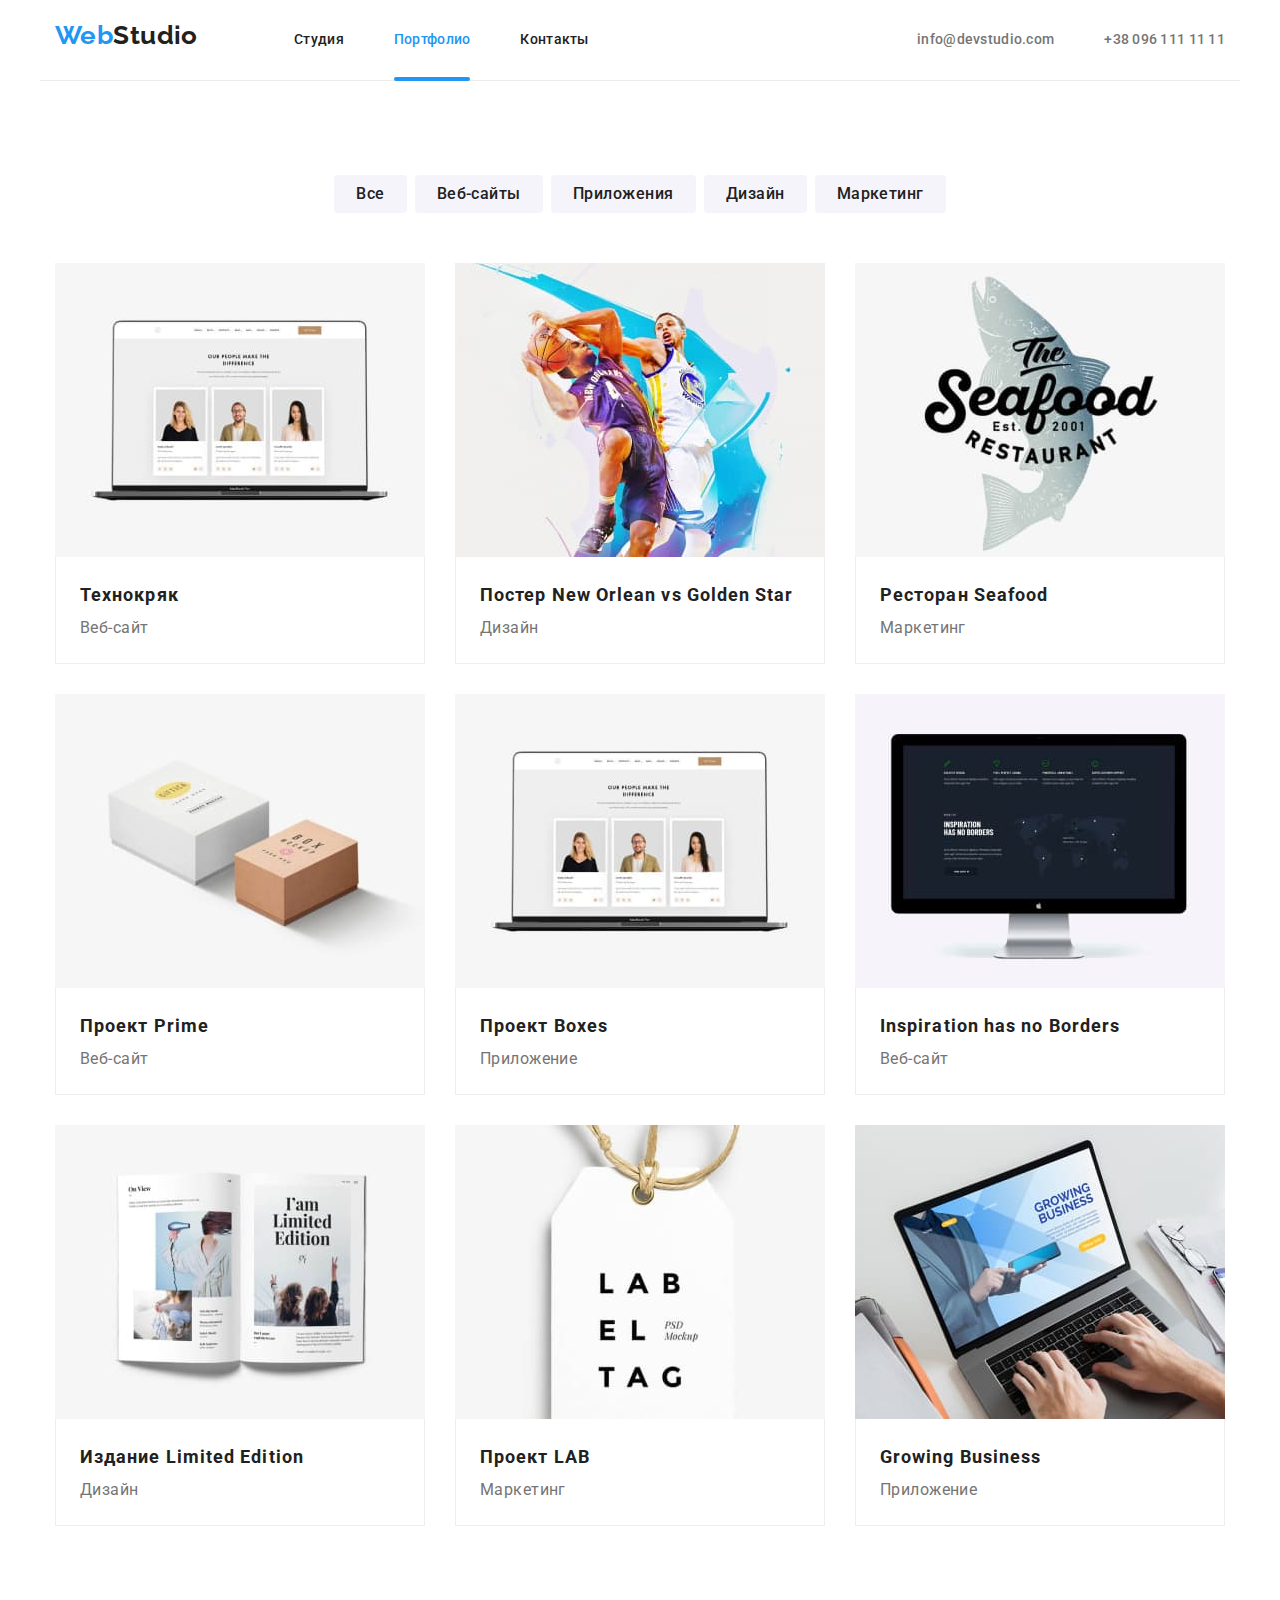
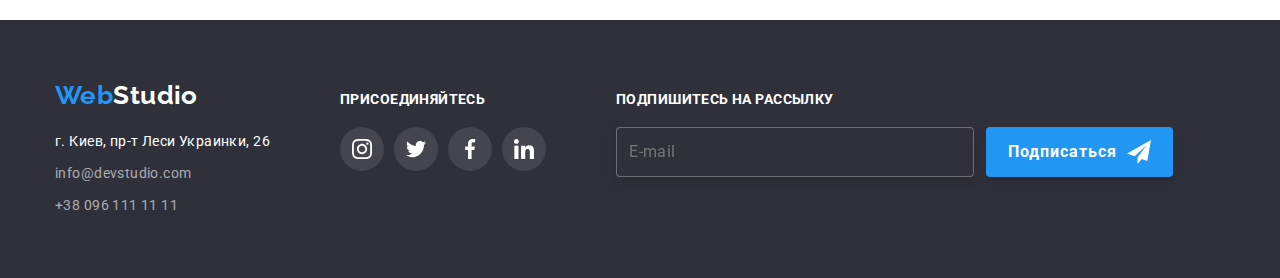
==== portfolio.html @ dff7ebf1 "Добавляет goit-markup-hw-06" ====
<!DOCTYPE html>
<html lang="ru">

<head>
    <meta charset="UTF-8">
    <meta http-equiv="X-UA-Compatible" content="IE=edge">
    <meta name="viewport" content="width=device-width, initial-scale=1.0">
    <title>Portfolio</title>
    <link rel="preconnect" href="https://fonts.gstatic.com">
    <link href="https://fonts.googleapis.com/css2?family=Raleway:wght@700&family=Roboto:wght@400;500;700;900&display=swap" rel="stylesheet">
    <link rel="stylesheet" href="https://cdnjs.cloudflare.com/ajax/libs/modern-normalize/1.0.0/modern-normalize.min.css">
    <link rel="stylesheet" href="./css/styles.css">
</head>
<body>

    <!-- Navigation site -->
    <header class="header">
        <div class="container">
            <nav class="main-nav">
                <a class="logo-header" href="/"><span class="colortext">Web</span>Studio</a>
                <ul class="site-nav list">
                    <li class="main-item"><a class="link" href="./index.html">Студия</a></li>
                    <li class="main-item"><a class="link current" href="">Портфолио</a></li>
                    <li class="main-item"><a class="link" href="">Контакты</a></li>
                </ul>
            </nav>
                <ul class="auth-nav list">
                    <li class="main-item"><a class="link" href="mailto:info@devstudio.com">info@devstudio.com</a></li>
                    <li class="main-item"><a class="link" href="tell:+380961111111">+38 096 111 11 11</a></li>
                </ul>
        </div>
    </header> 
    
    <main>
        <!-- Gallery progects -->    
        <section class="gallery">    
            <div class="container">
                <h1 class="hiden-title">Портфолио</h1>
                <ul class="gallery-nav list">
                    <li class="item">
                        <button class="button-nav" type="button">Все</button>
                    </li>
                    <li class="item">
                        <button class="button-nav" type="button">Веб-сайты</button>
                    </li>
                    <li class="item">
                        <button class="button-nav" type="button">Приложения</button>
                    </li>
                    <li class="item">
                        <button class="button-nav" type="button">Дизайн</button>
                    </li>
                    <li class="item">
                        <button class="button-nav" type="button">Маркетинг</button>
                    </li>
                </ul> 
            
                <h2 class="hiden-title">Галлерея проектов</h2>
            
                <ul class="gallery-progect list">               
                    
                    <li class="product item">
                        <a href="" class="gallery-progect__link">
                            <div class="thumb-product">
                                <img src="./images/gallery1.jpg" width="370" height="294" alt="Технокряк" />                       
                                <div class="thumb-text">
                                    <p>Технокряк это современная площадка распространения коронавируса. Компании используют эту платформу для цифрового
                                    шпионажа и атак на защищённые сервера конкурентов.</p>
                                </div>
                            </div>
                            <div class="gallery-about">
                                <h3 class="gallery-title">Технокряк</h3>
                                <p class="gallery-text">Веб-сайт</p>
                            </div>
                        </a>
                    </li>
                
                    <li class="product item">
                        <a href="" class="gallery-progect__link">
                            <div class="thumb-product">
                                <img src="./images/gallery2.jpg" width="370" height="294" alt="Постер New Orlean vs Golden Star" />
                                <div class="thumb-text">
                                    <p>Технокряк это современная площадка распространения коронавируса. Компании используют эту платформу для цифрового
                                        шпионажа и атак на защищённые сервера конкурентов.</p>
                                </div>
                            </div>
                            <div class="gallery-about"> 
                                <h3 class="gallery-title">Постер <span lang="en">New Orlean vs Golden Star</span></h3>
                                <p class="gallery-text">Дизайн</p>
                            </div>
                        </a>
                    </li>
                
                    <li class="product item">
                        <a href="" class="gallery-progect__link">
                            <div class="thumb-product">
                                <img src="./images/gallery3.jpg" width="370" height="294" alt="Ресторан Seafood" />
                                <div class="thumb-text">
                                    <p>Технокряк это современная площадка распространения коронавируса. Компании используют эту платформу для цифрового
                                        шпионажа и атак на защищённые сервера конкурентов.</p>
                                </div>
                            </div>
                            <div class="gallery-about">
                                <h3 class="gallery-title">Ресторан <span lang="en">Seafood</span></h3>
                                <p class="gallery-text">Маркетинг</p>
                            </div>
                        </a>
                    </li>
                
                    <li class="product item">
                        <a href="" class="gallery-progect__link">
                            <div class="thumb-product">
                                <img src="./images/gallery5.jpg" width="370" height="294" alt="Проект Prime" />       
                                <div class="thumb-text">
                                    <p>Технокряк это современная площадка распространения коронавируса. Компании используют эту платформу для цифрового
                                        шпионажа и атак на защищённые сервера конкурентов.</p>
                                </div>
                            </div>
                            <div class="gallery-about">
                                <h3 class="gallery-title">Проект <span lang="en">Prime</span></h3>
                                <p class="gallery-text">Веб-сайт</p>
                            </div>
                        </a>
                    </li>
                
                    <li class="product item">
                        <a href="" class="gallery-progect__link">
                            <div class="thumb-product">
                                <img src="./images/gallery1.jpg" width="370" height="294" alt="Проект Boxes" />             
                                <div class="thumb-text">
                                    <p>Технокряк это современная площадка распространения коронавируса. Компании используют эту платформу для цифрового
                                        шпионажа и атак на защищённые сервера конкурентов.</p>
                                </div>
                            </div>
                            <div class="gallery-about">
                                <h3 class="gallery-title">Проект <span lang="en">Boxes</span></h3>
                                <p class="gallery-text">Приложение</p>
                            </div>
                        </a>
                    </li>
                
                    <li class="product item">
                        <a href="" class="gallery-progect__link">
                            <div class="thumb-product">
                                <img src="./images/gallery6.jpg" width="370" height="294" alt="Inspiration has no Borders" />     
                                <div class="thumb-text">
                                    <p>Технокряк это современная площадка распространения коронавируса. Компании используют эту платформу для цифрового
                                        шпионажа и атак на защищённые сервера конкурентов.</p>
                                </div>
                            </div>
                            <div class="gallery-about">
                                <h3 class="gallery-title" lang="en">Inspiration has no Borders</h3>
                                <p class="gallery-text">Веб-сайт</p>
                            </div>
                        </a>
                    </li>
                
                    <li class="product item">
                        <a href="" class="gallery-progect__link">
                            <div class="thumb-product">
                                <img src="./images/gallery7.jpg" width="370" height="294" alt="Издание Limited Edition" />  
                                <div class="thumb-text">
                                    <p>Технокряк это современная площадка распространения коронавируса. Компании используют эту платформу для цифрового
                                        шпионажа и атак на защищённые сервера конкурентов.</p>
                                </div>
                            </div>
                            <div class="gallery-about">
                                <h3 class="gallery-title">Издание <span lang="en">Limited Edition</span></h3>
                                <p class="gallery-text">Дизайн</p>
                            </div>
                        </a>
                    </li>
                
                    <li class="product item">
                        <a href="" class="gallery-progect__link">
                            <div class="thumb-product">
                                <img src="./images/gallery8.jpg" width="370" height="294" alt="Проект LAB" /> 
                                <div class="thumb-text">
                                    <p>Технокряк это современная площадка распространения коронавируса. Компании используют эту платформу для цифрового
                                        шпионажа и атак на защищённые сервера конкурентов.</p>
                                </div>
                            </div>
                            <div class="gallery-about">
                                <h3 class="gallery-title">Проект <span lang="en">LAB</span></h3>
                                <p class="gallery-text">Маркетинг</p>
                            </div>
                        </a>
                    </li>
                
                    <li class="product item">
                        <a href="" class="gallery-progect__link">
                            <div class="thumb-product">
                                <img src="./images/gallery9.jpg" width="370" height="294" alt="Growing Business" />
                                <div class="thumb-text">
                                    <p>Технокряк это современная площадка распространения коронавируса. Компании используют эту платформу для цифрового
                                        шпионажа и атак на защищённые сервера конкурентов.</p>
                                </div>
                            </div>
                            <div class="gallery-about">
                                <h3 class="gallery-title" lang="en">Growing Business</h3>
                                <p class="gallery-text">Приложение</p>
                            </div>
                        </a>
                    </li>
                </ul>
            </div>
        </section>
    </main>

    <!--Контакты-->
    <footer class="footer dark-background">
        <div class="footer__container container">
            <div class="footer-box">
                <a class="logo-footer" href="/"><span class="colortext">Web</span>Studio</a>
                <address class="address">
                    <ul class="footer__list">
                        <li class="footer__item">
                            <a class="address-link link" href="https://goo.gl/maps/Cei7VWRPJddVFzz26" target="_blank"
                                rel="noopener noreferrer">г. Киев, пр-т Леси Украинки, 26</a>
                        </li>
                        <li class="footer__item">
                            <a class="connect link" href="mailto:info@devstudio.com">info@devstudio.com</a>
                        </li>
                        <li class="footer__item">
                            <a class="connect link" href="tell:+380961111111">+38 096 111 11 11</a>
                        </li>
                    </ul>
                </address>
            </div>
            <div class="footer-box">
                <h3 class="footer-connecting">Присоединяйтесь</h3>
                <ul class="list footer-icons">
                    <li class="footer-icons-item">
                        <a href="" class="footer-icons-link" target="_blank" rel="noopener noreferrer">
                            <svg class="footer-icons-svg">
                                <use href="./images/icons/sprite.svg#icon-instagram"></use>
                            </svg>
                        </a>
                    </li>
                    <li class="footer-icons-item">
                        <a href="" class="footer-icons-link" target="_blank" rel="noopener noreferrer">
                            <svg class="footer-icons-svg">
                                <use href="./images/icons/sprite.svg#icon-twitter"></use>
                            </svg>
                        </a>
                    </li>
                    <li class="footer-icons-item">
                        <a href="" class="footer-icons-link" target="_blank" rel="noopener noreferrer">
                            <svg class="footer-icons-svg">
                                <use href="./images/icons/sprite.svg#icon-facebook"></use>
                            </svg>
                        </a>
                    </li>
                    <li class="footer-icons-item" target="_blank" rel="noopener noreferrer">
                        <a href="" class="footer-icons-link">
                            <svg class="footer-icons-svg">
                                <use href="./images/icons/sprite.svg#icon-linkedin"></use>
                            </svg>
                        </a>
                    </li>
                </ul>
            </div>
            <div>
                <h3 class="footer-subscription">Подпишитесь на рассылку</h3>
                <form class="subscription">
                    <div class="footer-form-field">
                        <label>
                            <input type="email" name="email" placeholder="E-mail" autocomplete="off">
                        </label>
                    </div>
                    <button class="button-subscription">Подписаться
                        <svg class="icon-footer">
                            <use href="./images/icons/sprite.svg#icon-send"></use>
                        </svg>
                    </button>
                </form>
            </div>
        </div>
        <div class="backdrop is-hidden" data-modal>
            <div class="modal">
                <b class="modal-title">Оставьте свои данные, мы вам перезвоним</b>
                <button class="modal-button" data-modal-close>
                    <svg class="icon-close" width="18" height="18">
                        <use href="./images/icons/sprite.svg#icon-close"></use>
                    </svg>
                </button>
                <form class="js-speaker-form">
    
                    <label class="form-field">
                        Имя
                        <svg class="icon-modal">
                            <use href="./images/icons/sprite.svg#icon-person-black"></use>
                        </svg>
                        <input type="text" name="Имя" autofocus>
                    </label>
    
    
    
                    <label class="form-field">
                        Телефон
                        <svg class="icon-modal">
                            <use href="./images/icons/sprite.svg#icon-phone-black"></use>
                        </svg>
                        <input type="tel" name="tel">
                    </label>
    
    
    
                    <label class="form-field">
                        Почта
                        <svg class="icon-modal">
                            <use href="./images/icons/sprite.svg#icon-email-black"></use>
                        </svg>
                        <input type="email" name="email">
                    </label>
    
    
    
                    <label class="form-field">
                        Комментарий
                        <textarea name="" id="" rows="7" placeholder="Введите текст"></textarea>
                    </label>
    
                    <label class="label">
                        <input class="checkbox" type="checkbox" name="checkbox">
                        <span class="label-span"></span>
                        Соглашаюсь с рассылкой и принимаю&ensp;<a class="contract" href="">Условия договора</a>
    
                    </label>
    
    
                    <button class="button-submit" type="submit">Отправить</button>
    
                </form>
            </div>
        </div>
    </footer>
    <script src="./js/modal.js"></script>
    <script>
        (() => {
            document.querySelector('.js-speaker-form').addEventListener('submit', e => {
                e.preventDefault();

                new FormData(e.currentTarget).forEach((value, name) =>
                    console.log(`${name}: ${value}`),
                );
            });
        })();
    </script>
    </body>
    
    </html>
---- css/styles.css ----
:root {
  --main-text-color: #757575;
  --title-text-color: #212121;
  --accent-text-color: #2196f3;
  --white-text-color: #ffffff;

  --accent-bg-color: #e5e5e5;
  --dark-bg-color: #2f303a;
  --white-bg-color: #ffffff;
  --second-bg-color: #f5f4fa;

  --title-font: Roboto, sans-serif;
  --logo-font: Raleway, sans-serif;

  --icons-color: #afb1b8;

  --animation: 250ms cubic-bezier(0.4, 0, 0.2, 1);
}

html {
  box-sizing: border-box;
}

*,
*::before,
*::after {
  box-sizing: inherit;
}

body {
  color: var(--main-text-color);
  font-family: var(--title-font);
  font-size: 14px;
  line-height: 1.71;
  letter-spacing: 0.03em;
}

h1,
h2,
h3,
h4,
h5,
h6,
p {
  margin: 0;
}

img {
  display: block;
  max-width: 100%;
  height: auto;
}

a {
  text-decoration: none;
  color: inherit;
}

textarea {
  resize: none;
}

.list {
  padding-left: 0;
  margin: 0;
  list-style: none;
}

.link {
  color: inherit;
  text-decoration: none;
}

.item {
  display: flex;
  flex-wrap: wrap;
}

.container {
  width: 1200px;
  padding-right: 15px;
  padding-left: 15px;
  margin-left: auto;
  margin-right: auto;
}

.link:hover,
.link:focus {
  color: var(--accent-text-color);
}

.colortext {
  color: var(--accent-text-color);
}

/* HIDDEN TITLES */
.hiden-title {
  position: absolute;
  width: 1px;
  height: 1px;
  border: 0;
  margin: -1px;
  padding: 0;
  clip: rect(0 0 0 0);
  overflow: hidden;
}

/* MODAL BLOCK */
.backdrop {
  position: fixed;
  left: 0px;
  top: -1px;

  width: 100%;
  height: 100%;

  background-color: #75757593;
  transition: opacity var(--animation), visability var(--animation);
}

.backdrop.is-hidden {
  opacity: 0;
  visibility: hidden;
  pointer-events: none;
}

.modal {
  position: absolute;
  top: 50%;
  left: 50%;
  transform: translate(-50%, -50%);

  width: 100%;
  max-width: 528px;
  min-height: 581px;
  padding: 40px;

  background-color: var(--white-bg-color);
}

.modal-title {
  font-family: var(--title-font);
  font-weight: 700;
  font-size: 20px;
  line-height: 23px;
  letter-spacing: 0.03em;
  color: var(--title-text-color);

  margin-bottom: 12px;
  text-align: center;
}

.modal-button:hover .icon-close,
.modal-button:focus .icon-close {
  fill: var(--accent-text-color);
}

.modal-button {
  position: absolute;
  display: flex;
  justify-content: center;
  align-items: center;
  top: 8px;
  right: 9px;
  border-radius: 50%;
  width: 30px;
  height: 30px;
  border: 1px solid #212121;
  background-color: var(--white-bg-color);
  cursor: pointer;
}

.modal .icon-close:hover {
  border-color: var(--accent-text-color);
}

.icon-modal {
  position: absolute;
  width: 18px;
  height: 18px;
  top: 36px;
  left: 11px;
}

.button-submit {
  position: absolute;
  width: 200px;
  height: 50px;
  display: flex;
  justify-content: center;
  align-items: center;
  left: 50%;
  transform: translate(-50%);
  background: #2196f3;
  box-shadow: 0px 4px 4px rgba(0, 0, 0, 0.15);
  border-radius: 4px;
  border: 0;
  cursor: pointer;

  font-family: var(--title-font);
  font-style: 400;
  font-weight: 700;
  font-size: 16px;
  line-height: 1, 87;

  display: flex;
  align-items: center;
  text-align: center;
  letter-spacing: 0.06em;

  color: #ffffff;
}

.form-field {
  position: relative;
  display: flex;
  flex-direction: column;
  margin-bottom: 10px;
}

.form-field input {
  padding: 11px 42px;
  border: 1px solid rgba(33, 33, 33, 0.2);
  border-radius: 4px;
  font-size: 14px;
  width: 100%;
}

.form-field textarea {
  width: 100%;
  /* height: 120px; */
  padding: 11px 12px;
  font-family: var(--title-font);
  font-weight: 400;
  font-size: 12px;
  color: rgba(117, 117, 117, 0.5);
  line-height: 14px;
  letter-spacing: 0.01em;
  border: 1px solid rgba(33, 33, 33, 0.2);
  border-radius: 4px;
}

.contract {
  color: var(--accent-text-color);
  text-decoration: underline;
}

.checkbox {
  position: absolute;
  width: 1px;
  height: 1px;
  border: 0;
  margin: -1px;
  padding: 0;
  clip: rect(0 0 0 0);
  overflow: hidden;
}

.checkbox:checked + .label-span {
  background-color: var(--accent-text-color);
  background-image: url(../images/icons/vector.svg);
  background-size: contain;
  background-repeat: no-repeat;
  background-position: 50% 50%;

  background-origin: border-box;
  border: var(--accent-text-color);
}

.checkbox:focus + .label-span {
  border-color: var(--accent-text-color);
}

.label-span {
  display: inline-block;
  width: 16px;
  height: 15px;
  border: 2px solid var(--title-text-color);
  border-radius: 3px;
  margin-right: 8px;
}

/* SITE NAV */
.logo-header {
  display: inline-block;
  margin-right: 93px;

  color: var(--title-text-color);
  font-family: var(--logo-font);
  font-weight: 700;
  font-size: 26px;
  line-height: 1.19;
  text-decoration: none;
}

.header .container {
  display: flex;
  align-items: center;
  border-bottom: 1px solid #ececec;

  background-color: var(--white-bg-color);
}

.main-item:not(:last-child) {
  margin-right: 50px;
}

.main-nav {
  align-items: center;
}

.site-nav {
  display: inline-flex;
}

.site-nav .link {
  position: relative;
  transition: color var(--animation);
  display: block;
  padding-top: 32px;
  padding-bottom: 32px;

  color: var(--title-text-color);
  font-weight: 500;
  line-height: 1.14;
  letter-spacing: 0.02em;
  cursor: pointer;
}

.site-nav .link.current::after {
  content: "";
  position: absolute;
  left: 0;
  bottom: 0;
  display: block;
  width: 100%;
  height: 4px;
  background-color: var(--accent-text-color);
  border-radius: 2px;
  bottom: -1px;
}

.site-nav .link:hover,
.site-nav .link:focus {
  color: var(--accent-text-color);
}

.site-nav .link.current {
  color: var(--accent-text-color);
}

/* AUTH NAV */
.auth-nav {
  display: flex;
  margin-left: auto;
}

.auth-nav .link {
  color: var(--main-text-color);
  font-weight: 500;
  line-height: 1.14;
  letter-spacing: 0.02em;
  cursor: pointer;

  transition: color var(--animation);
}

.auth-nav .link:hover,
.auth-nav .link:focus {
  color: var(--accent-text-color);
}

.address {
  font-style: inherit;
  color: var(--white-text-color);
}
.address-link {
  color: var(--white-text-color);
  transition: color var(--animation);
}
.connect {
  color: rgba(255, 255, 255, 0.6);
  transition: color var(--animation);
}

.section-title {
  margin-bottom: 50px;

  color: var(--title-text-color);
  font-family: var(--title-font);
  font-weight: 700;
  font-size: 36px;
  line-height: 1.17;
  text-align: center;
}

/* CONNECT ICON */
.connect-icon {
  fill: currentColor;
  margin-right: 10px;
}

.connect-link {
  display: flex;
  align-items: center;
}

/* HERO */
.hero {
  padding-top: 200px;
  padding-bottom: 200px;
  max-width: 1600px;
  text-align: center;

  background-size: contain;
  background-repeat: no-repeat;
  background: linear-gradient(rgba(47, 48, 58, 0.4), rgba(47, 48, 58, 0.4)),
    url(../images/hero.jpeg);
}

.page-title {
  display: block;
  margin-bottom: 30px;
  margin-left: auto;
  margin-right: auto;
  width: 696px;
  height: 120px;

  color: var(--white-text-color);
  font-family: var(--title-font);
  font-weight: 900;
  font-size: 44px;
  line-height: 1.36;
  text-align: center;
  letter-spacing: 0.06em;
  text-transform: uppercase;
}

.button-order {
  display: inline-block;
  padding: 10px 32px;
  border: 1px solid transparent;
  border-radius: 4px;
  filter: drop-shadow(0px 4px 4px rgba(0, 0, 0, 0.25));

  color: var(--white-text-color);
  background-color: var(--accent-text-color);

  font-family: var(--title-font);
  font-weight: 700;
  font-size: 16px;
  line-height: 1.87;
  letter-spacing: 0.06em;
  text-align: center;
  cursor: pointer;

  transition: background-color var(--animation), color var(--animation);
}

/* FEATURE */
.feature-list .item {
  width: 270px;
}
.feature-list {
  display: flex;
}

.feature {
  padding-top: 94px;
  padding-bottom: 94px;
}

.feature-title {
  margin-bottom: 10px;

  color: var(--title-text-color);
  font-family: var(--title-font);
  font-style: normal;
  font-weight: 700;
  line-height: 1.14;
  text-transform: uppercase;
}

.feature-list .item:not(:last-child) {
  margin-right: 30px;
}

.paragraf-text {
  font-family: var(--title-font);
}

.feature__box {
  display: flex;
  justify-content: center;
  width: 270px;
  height: 120px;
  align-items: center;
  border-radius: 4px;
  margin-bottom: 20px;
  background-color: var(--second-bg-color);
}

.feature__icon {
  width: 70px;
  height: 70px;
}

/* WE DO */

.we-do {
  padding-bottom: 94px;
}

.we-do__item:not(:last-child) {
  margin-right: 30px;
}

.we-do__item {
  position: relative;
}

.we-do__list {
  display: flex;
}

.title {
  font-family: var(--title-font);
  font-style: normal;
  font-weight: 700;
  font-size: 14px;
  line-height: 1.14;
  letter-spacing: 0.03em;
  text-transform: uppercase;
  color: var(--white-text-color);
}

.thumb-title {
  display: flex;
  justify-content: center;
  align-items: center;
  position: absolute;

  width: 100%;
  height: 70px;
  left: 0;
  bottom: 0;

  background: rgba(47, 48, 58, 0.8);
}

/* TEAM */
.team {
  padding-top: 94px;
  padding-bottom: 94px;
  background-color: #f5f4fa;
}
.team__list {
  display: flex;
}
.team .item {
  width: 270px;
  border-radius: 4px;

  background-color: var(--white-bg-color);
  box-shadow: 0px 1px 3px rgba(0, 0, 0, 0.12), 0px 1px 1px rgba(0, 0, 0, 0.14),
    0px 2px 1px rgba(0, 0, 0, 0.2);
}

.team .item:not(:last-child) {
  margin-right: 30px;
}

.team__box {
  padding: 30px 32px;
}

.team-name {
  margin-bottom: 10px;
  color: var(--title-text-color);
  font-family: var(--title-font);
  font-weight: 500;
  font-size: 16px;
  line-height: 1.19;
}

.profession-text {
  font-family: var(--title-font);
  font-size: 16px;
  line-height: 1.18;
  margin-bottom: 16px;
}

/* CLIENTS */
.clients {
  padding-top: 94px;
  padding-bottom: 94px;
}

.clients__list {
  display: flex;
}

.clients__item:not(:last-child) {
  margin-right: 30px;
}

.clients__icon {
  width: 106px;
  height: 60px;
  fill: var(--icons-color);

  transition: fill var(--animation);
}

.clients__link {
  display: flex;
  align-items: center;
  justify-content: center;
  width: 170px;
  height: 92px;
  border: 1px solid var(--icons-color);
  border-radius: 4px;

  transition: border-color var(--animation);
}

.clients__link:hover .clients__icon,
.clients__link:focus .clients__icon {
  fill: var(--accent-text-color);
}

.clients__link:hover,
.clients__link:focus {
  border-color: var(--accent-text-color);
}

/* SOCIAL  ICONS */
.social-icons {
  display: inline-flex;
}

.social-icons-svg {
  width: 20px;
  height: 20px;
  fill: var(--icons-color);

  transition: var(--animation);
}

.social-icons-link {
  display: flex;
  align-items: center;
  justify-content: center;
  width: 44px;
  height: 44px;
  border-radius: 50%;
  background-color: var(--white-bg-color);

  transition: background-color var(--animation);
}

.social-icons-link:hover {
  background-color: var(--accent-text-color);
}

.social-icons-link:focus {
  background-color: var(--accent-text-color);
}

.social-icons-link:hover .social-icons-svg,
.social-icons-link:focus .social-icons-svg {
  fill: var(--white-text-color);
}

.social-icons-item:not(:last-child) {
  margin-right: 10px;
}

/* GALLERY */
.gallery {
  padding-top: 94px;
  padding-bottom: 94px;
}

.gallery-nav {
  display: flex;
  margin-bottom: 50px;
  justify-content: center;
}

.gallery-nav .item {
  width: auto;
}

.gallery-nav .item:not(:last-child) {
  margin-right: 8px;
}

.gallery-progect {
  display: flex;
  flex-wrap: wrap;
  justify-content: center;
  margin-top: -30px;
  margin-left: -30px;
}

.gallery-progect__link {
  display: flex;
  flex-direction: column;

  transition: box-shadow var(--animation);
}

.gallery-progect .item {
  flex-basis: calc((100% - 3 * 30px) / 3);
}

.gallery-progect .item {
  margin-top: 30px;
  margin-left: 30px;
}

.gallery-about {
  padding: 20px 24px;
  flex-grow: 1;
}

.gallery-title {
  font-family: var(--title-font);
  font-weight: 700;
  font-size: 18px;
  line-height: 2;
  letter-spacing: 0.06em;
  color: var(--title-text-color);
}
.gallery-text {
  font-family: var(--title-font);
  font-size: 16px;
  line-height: 1.87;
}

.button-nav {
  font-family: var(--title-font);
  font-weight: 500;
  font-size: 16px;
  line-height: 1.62;
  cursor: pointer;
  text-align: center;
  letter-spacing: 0.03em;
  padding: 6px 22px;

  color: var(--title-text-color);
  background-color: var(--second-bg-color);

  border: 0;
  border-radius: 4px;

  transition: color var(--animation), background-color var(--animation),
    box-shadow var(--animation);
}

.button-nav:hover,
.button-nav:focus {
  color: var(--white-text-color);
  background-color: var(--accent-text-color);
  box-shadow: 0px 3px 1px rgba(0, 0, 0, 0.1), 0px 1px 2px rgba(0, 0, 0, 0.08),
    0px 2px 2px rgba(0, 0, 0, 0.12);
}

.gallery-about {
  border: 1px solid #eeeeee;
  border-top: none;
}

.gallery-progect__link:hover,
.gallery-progect__link:focus {
  box-shadow: 0px 1px 1px rgba(0, 0, 0, 0.12), 0px 4px 4px rgba(0, 0, 0, 0.06),
    1px 4px 6px rgba(0, 0, 0, 0.16);
}

.gallery-progect__link:hover .thumb-text {
  transform: translateY(0%);
  opacity: 1;
}

.gallery-progect__link:focus.thumb-text {
  transform: translateY(0%);
  opacity: 1;
}

.thumb-product {
  position: relative;
  width: 100%;
  height: 100%;
  background-color: #2195f36c;
  overflow: hidden;
}

.thumb-text {
  display: flex;
  justify-content: center;
  align-items: center;
  position: absolute;
  width: 100%;
  height: 100%;
  left: 0;
  bottom: 0;
  opacity: 0;

  font-family: var(--title-font);
  font-weight: 400;
  font-size: 18px;
  line-height: 1.55;
  letter-spacing: 0.03em;
  padding: 63px 24px;

  color: var(--white-text-color);
  background: rgba(33, 150, 243, 0.9);

  transform: translateY(100%);
  transition: transform var(--animation), opacity var(--animation);
}

/* FOOTER */
.footer__container {
  display: flex;
  align-items: baseline;
}

.footer-box {
  margin-right: 70px;
}

.footer-connecting {
  font-family: var(--title-font);
  font-weight: 700;
  font-size: 14px;
  line-height: 1.17;
  letter-spacing: 0.03em;
  color: var(--white-text-color);
  text-transform: uppercase;
  margin-bottom: 20px;
}

.label {
  display: flex;
  align-items: center;
  margin-bottom: 30px;
}

.subscription {
  display: flex;
}

.footer-subscription {
  font-family: var(--title-font);
  font-weight: 700;
  font-size: 14px;
  line-height: 1.17;
  letter-spacing: 0.03em;
  color: var(--white-text-color);
  text-transform: uppercase;
  margin-bottom: 20px;
}

.footer-form-field {
  margin-right: 12px;
}

.footer-form-field input {
  padding: 11px 12px;
  width: 358px;
  height: 50px;
  font-size: 14px;

  border: 1px solid rgba(255, 255, 255, 0.3);
  box-sizing: border-box;
  filter: drop-shadow(0px 4px 4px rgba(0, 0, 0, 0.15));
  border-radius: 4px;
  background: var(--dark-bg-color);
}

.form-field:focus-within > .icon-modal {
  fill: var(--accent-text-color);
  /* border: var(--accent-text-color); */
}
.form-field:hover > .icon-modal {
  fill: var(--accent-text-color);
  border: var(--accent-text-color);
}

.form-field:hover > input {
  border-color: var(--accent-text-color);
}
.form-field:hover > textarea {
  border-color: var(--accent-text-color);
}

/* .form-field input:focus {
  border: var(--accent-text-color);
} */

.button-subscription {
  /* position: relative; */
  display: flex;
  align-items: center;
  /* width: 200px; */

  background-color: var(--accent-text-color);
  box-shadow: 0px 4px 4px rgba(0, 0, 0, 0.15);
  border-radius: 4px;
  border: 0;

  font-family: var(--title-font);

  font-weight: 700;
  font-size: 16px;
  line-height: 1.87;
  letter-spacing: 0.06em;

  text-align: center;

  color: var(--white-text-color);
  padding: 10px 22px;
  cursor: pointer;
}

.subscription input {
  padding: 15px, 16px;
  font-family: var(--title-font);
  font-size: 16px;
  line-height: 1.25;
  letter-spacing: 0.03em;
  color: rgba(255, 255, 255, 0.6);
}

/* Footer icon */
.icon-footer {
  /* position: absolute; */
  width: 24px;
  height: 24px;
  fill: var(--white-bg-color);
  /* top: 13px;
  right: 12px; */
  margin-left: 10px;
}

.footer-icons {
  display: inline-flex;
}

.footer-icons-svg {
  width: 20px;
  height: 20px;
  fill: var(--white-text-color);
}

.footer-icons-link {
  display: flex;
  align-items: center;
  justify-content: center;
  width: 44px;
  height: 44px;
  border-radius: 50%;
  background-color: rgba(255, 255, 255, 0.1);

  transition: background-color var(--animation);
}

.footer-icons-link:hover .social-icons-svg,
.footer-icons-link:focus .social-icons-svg {
  fill: var(--white-text-color);
}

.footer-icons-link:hover {
  background-color: var(--accent-text-color);
}

.footer-icons-link:focus {
  background-color: var(--accent-text-color);
}

.footer-icons-item:not(:last-child) {
  margin-right: 10px;
}

/* Logo Website footer*/
.footer {
  padding-top: 60px;
  padding-bottom: 60px;
  background-color: var(--dark-bg-color);
}

.footer__list {
  list-style: none;
  padding: 0;
  margin: 0;
}
.footer__item:not(:last-child) {
  margin-bottom: 8px;
}

.logo-footer {
  display: block;
  margin-bottom: 20px;
  color: var(--white-text-color);
  font-family: var(--logo-font);
  font-weight: 700;
  font-size: 26px;
  line-height: 1.19;
  text-decoration: none;
}
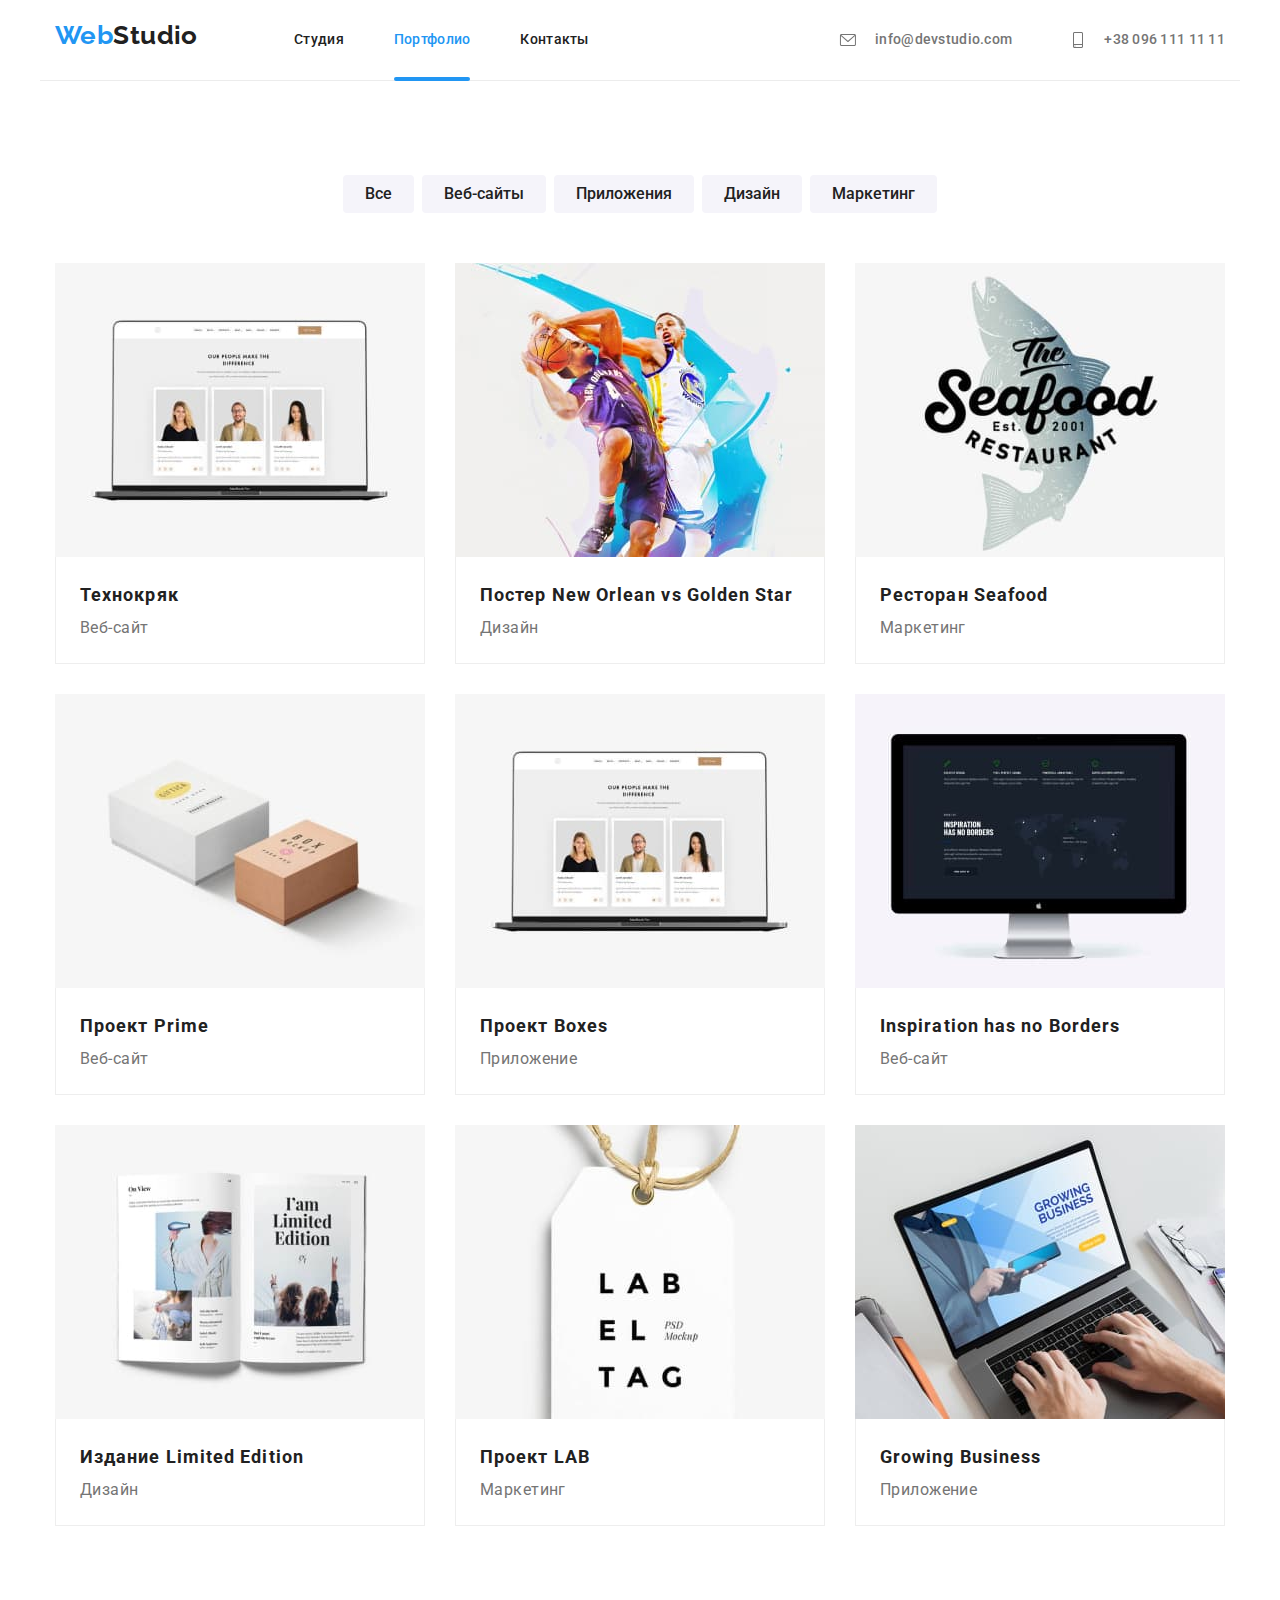
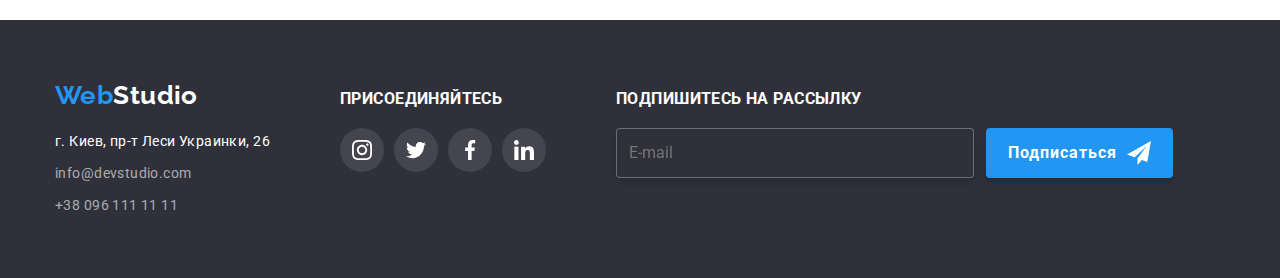
==== commit f427a998: "Header BEM" ====
--- a/portfolio.html
+++ b/portfolio.html
@@ -15,9 +15,9 @@
 
     <!-- Navigation site -->
     <header class="header">
-        <div class="container">
-            <nav class="main-nav">
-                <a class="logo-header" href="/"><span class="colortext">Web</span>Studio</a>
+        <div class="header__container container">
+            <nav class="header-nav">
+                <a class="logo logo--header" href="/"><span class="logo-colortext">Web</span>Studio</a>
                 <ul class="site-nav list">
                     <li class="main-item"><a class="link" href="./index.html">Студия</a></li>
                     <li class="main-item"><a class="link current" href="">Портфолио</a></li>
@@ -25,8 +25,18 @@
                 </ul>
             </nav>
                 <ul class="auth-nav list">
-                    <li class="main-item"><a class="link" href="mailto:info@devstudio.com">info@devstudio.com</a></li>
-                    <li class="main-item"><a class="link" href="tell:+380961111111">+38 096 111 11 11</a></li>
+                    <li class="main-item"><a class="link connect-link" href="mailto:info@devstudio.com">
+                            <svg class="connect-icon" width="34" height="12">
+                                <use href="./images/icons/sprite.svg#icon-envelope"></use>
+                            </svg>
+                            info@devstudio.com</a>
+                    </li>
+                    <li class="main-item"><a class="link connect-link" href="tell:+380961111111">
+                            <svg class="connect-icon" width="32" height="16">
+                                <use href="./images/icons/sprite.svg#icon-smartphone"></use>
+                            </svg>
+                            +38 096 111 11 11</a>
+                    </li>
                 </ul>
         </div>
     </header> 
@@ -35,7 +45,7 @@
         <!-- Gallery progects -->    
         <section class="gallery">    
             <div class="container">
-                <h1 class="hiden-title">Портфолио</h1>
+                <h1 class="hidden-title">Портфолио</h1>
                 <ul class="gallery-nav list">
                     <li class="item">
                         <button class="button-nav" type="button">Все</button>
@@ -54,7 +64,7 @@
                     </li>
                 </ul> 
             
-                <h2 class="hiden-title">Галлерея проектов</h2>
+                <h2 class="hidden-title">Галлерея проектов</h2>
             
                 <ul class="gallery-progect list">               
                     
@@ -210,7 +220,7 @@
     <footer class="footer dark-background">
         <div class="footer__container container">
             <div class="footer-box">
-                <a class="logo-footer" href="/"><span class="colortext">Web</span>Studio</a>
+                <a class="logo logo--footer" href="/"><span class="logo-colortext">Web</span>Studio</a>
                 <address class="address">
                     <ul class="footer__list">
                         <li class="footer__item">
--- a/css/styles.css
+++ b/css/styles.css
@@ -89,12 +89,8 @@
   color: var(--accent-text-color);
 }
 
-.colortext {
-  color: var(--accent-text-color);
-}
-
-/* HIDDEN TITLES */
-.hiden-title {
+/* HIDDEN TITLE */
+.hidden-title {
   position: absolute;
   width: 1px;
   height: 1px;
@@ -110,12 +106,12 @@
   position: fixed;
   left: 0px;
   top: -1px;
+  transition: opacity var(--animation), visability var(--animation);
 
   width: 100%;
   height: 100%;
 
   background-color: #75757593;
-  transition: opacity var(--animation), visability var(--animation);
 }
 
 .backdrop.is-hidden {
@@ -130,7 +126,6 @@
   left: 50%;
   transform: translate(-50%, -50%);
 
-  width: 100%;
   max-width: 528px;
   min-height: 581px;
   padding: 40px;
@@ -143,7 +138,7 @@
   font-weight: 700;
   font-size: 20px;
   line-height: 23px;
-  letter-spacing: 0.03em;
+
   color: var(--title-text-color);
 
   margin-bottom: 12px;
@@ -222,18 +217,16 @@
   padding: 11px 42px;
   border: 1px solid rgba(33, 33, 33, 0.2);
   border-radius: 4px;
-  font-size: 14px;
+
   width: 100%;
 }
 
 .form-field textarea {
   width: 100%;
-  /* height: 120px; */
   padding: 11px 12px;
   font-family: var(--title-font);
   font-weight: 400;
   font-size: 12px;
-  color: rgba(117, 117, 117, 0.5);
   line-height: 14px;
   letter-spacing: 0.01em;
   border: 1px solid rgba(33, 33, 33, 0.2);
@@ -280,12 +273,21 @@
   margin-right: 8px;
 }
 
-/* SITE NAV */
-.logo-header {
+/* HEADER */
+.header__container {
+  display: flex;
+  align-items: center;
+  border-bottom: 1px solid #ececec;
+
+  background-color: var(--white-bg-color);
+}
+
+.header-nav {
+  align-items: center;
+}
+
+.logo {
   display: inline-block;
-  margin-right: 93px;
-
-  color: var(--title-text-color);
   font-family: var(--logo-font);
   font-weight: 700;
   font-size: 26px;
@@ -293,20 +295,17 @@
   text-decoration: none;
 }
 
-.header .container {
-  display: flex;
-  align-items: center;
-  border-bottom: 1px solid #ececec;
-
-  background-color: var(--white-bg-color);
+.logo--header {
+  margin-right: 93px;
+  color: var(--title-text-color);
+}
+
+.logo-colortext {
+  color: var(--accent-text-color);
 }
 
 .main-item:not(:last-child) {
   margin-right: 50px;
-}
-
-.main-nav {
-  align-items: center;
 }
 
 .site-nav {
@@ -527,9 +526,9 @@
   font-family: var(--title-font);
   font-style: normal;
   font-weight: 700;
-  font-size: 14px;
+
   line-height: 1.14;
-  letter-spacing: 0.03em;
+
   text-transform: uppercase;
   color: var(--white-text-color);
 }
@@ -746,7 +745,7 @@
   line-height: 1.62;
   cursor: pointer;
   text-align: center;
-  letter-spacing: 0.03em;
+
   padding: 6px 22px;
 
   color: var(--title-text-color);
@@ -811,7 +810,7 @@
   font-weight: 400;
   font-size: 18px;
   line-height: 1.55;
-  letter-spacing: 0.03em;
+
   padding: 63px 24px;
 
   color: var(--white-text-color);
@@ -834,9 +833,9 @@
 .footer-connecting {
   font-family: var(--title-font);
   font-weight: 700;
-  font-size: 14px;
+
   line-height: 1.17;
-  letter-spacing: 0.03em;
+
   color: var(--white-text-color);
   text-transform: uppercase;
   margin-bottom: 20px;
@@ -855,9 +854,9 @@
 .footer-subscription {
   font-family: var(--title-font);
   font-weight: 700;
-  font-size: 14px;
+
   line-height: 1.17;
-  letter-spacing: 0.03em;
+
   color: var(--white-text-color);
   text-transform: uppercase;
   margin-bottom: 20px;
@@ -871,7 +870,6 @@
   padding: 11px 12px;
   width: 358px;
   height: 50px;
-  font-size: 14px;
 
   border: 1px solid rgba(255, 255, 255, 0.3);
   box-sizing: border-box;
@@ -930,7 +928,7 @@
   font-family: var(--title-font);
   font-size: 16px;
   line-height: 1.25;
-  letter-spacing: 0.03em;
+
   color: rgba(255, 255, 255, 0.6);
 }
 
@@ -1000,13 +998,7 @@
   margin-bottom: 8px;
 }
 
-.logo-footer {
-  display: block;
+.logo--footer {
   margin-bottom: 20px;
   color: var(--white-text-color);
-  font-family: var(--logo-font);
-  font-weight: 700;
-  font-size: 26px;
-  line-height: 1.19;
-  text-decoration: none;
-}
+}
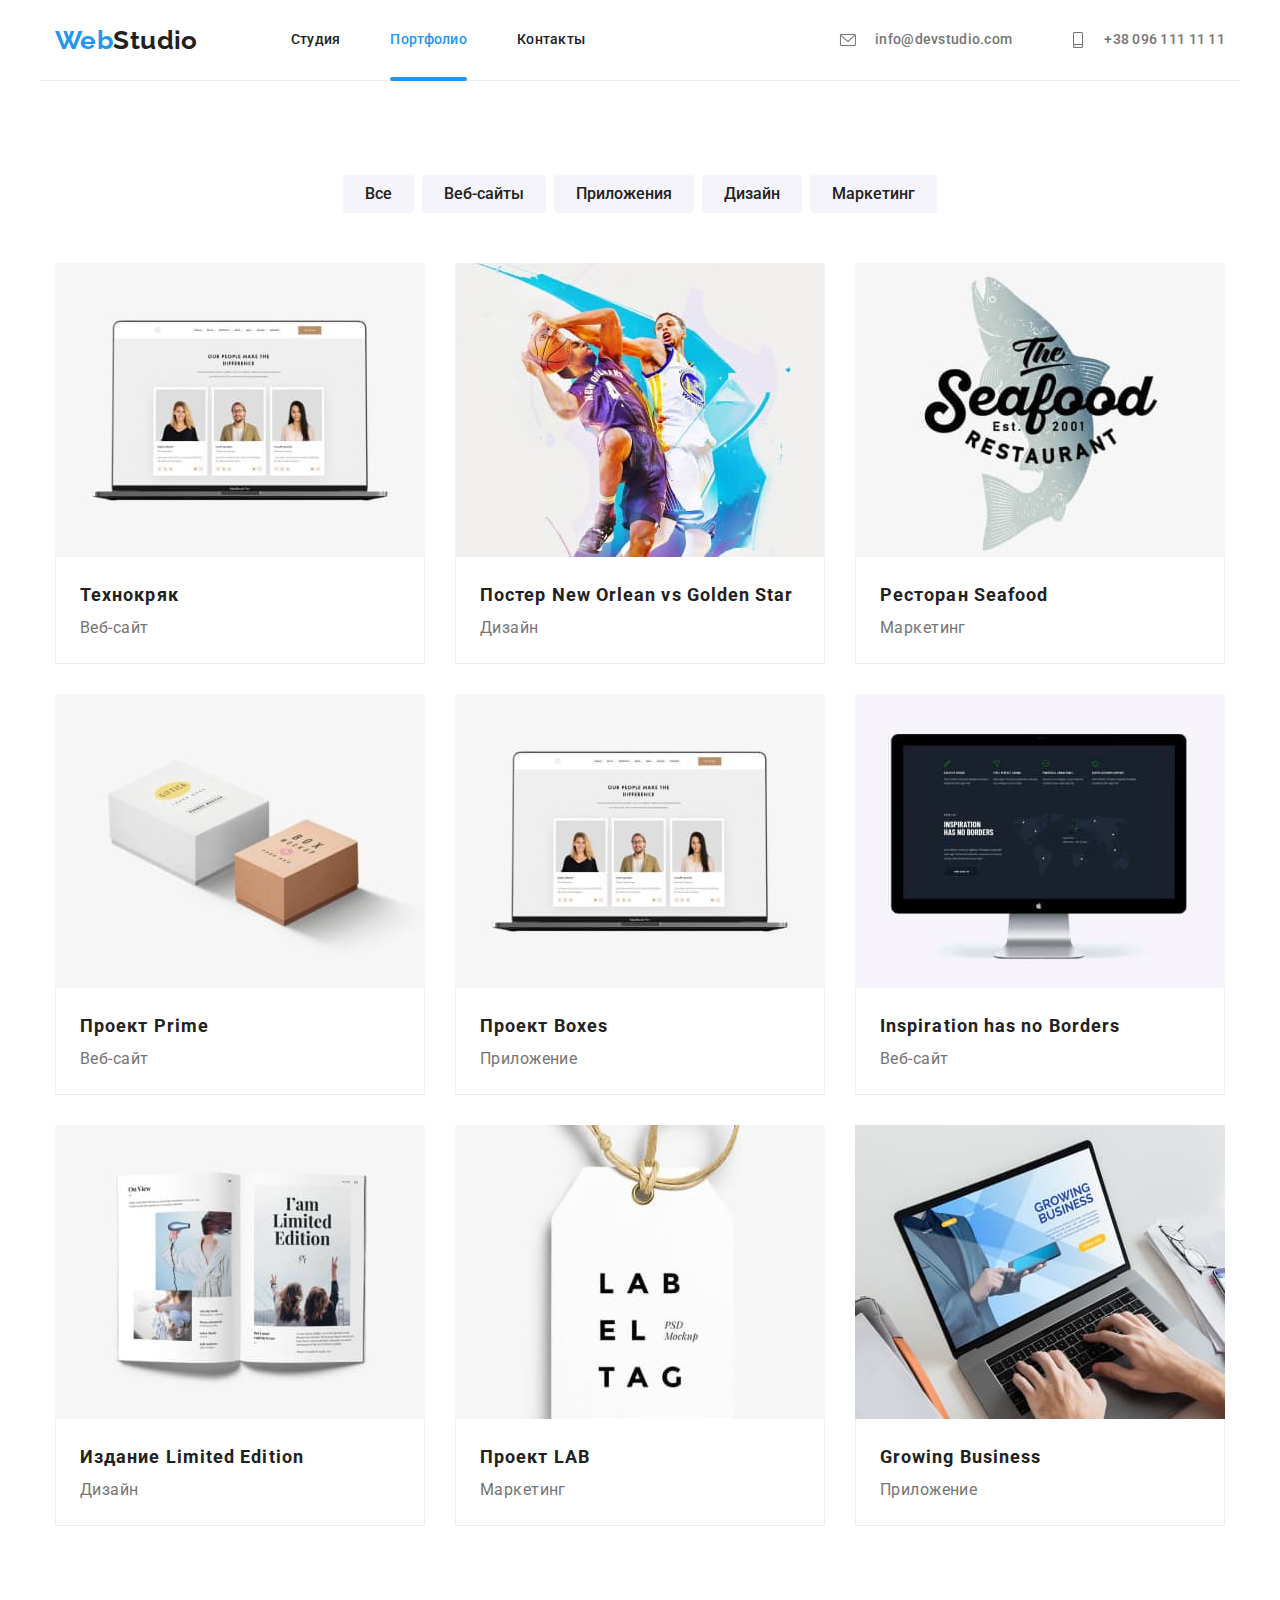
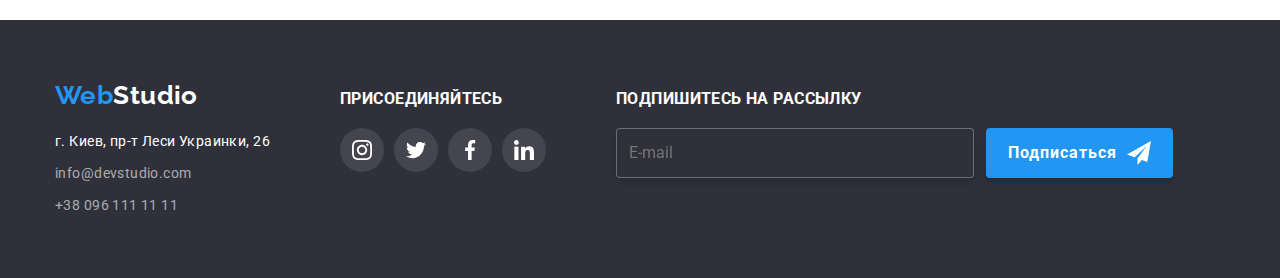
==== commit 0c252475: "БЭМ" ====
--- a/portfolio.html
+++ b/portfolio.html
@@ -13,31 +13,31 @@
 </head>
 <body>
 
-    <!-- Navigation site -->
+    <!-- Header site -->
     <header class="header">
         <div class="header__container container">
             <nav class="header-nav">
                 <a class="logo logo--header" href="/"><span class="logo-colortext">Web</span>Studio</a>
-                <ul class="site-nav list">
-                    <li class="main-item"><a class="link" href="./index.html">Студия</a></li>
-                    <li class="main-item"><a class="link current" href="">Портфолио</a></li>
-                    <li class="main-item"><a class="link" href="">Контакты</a></li>
+                <ul class="header-nav list">
+                    <li class="header__item"><a class="header-nav__link" href="./index.html">Студия</a></li>
+                    <li class="header__item"><a class="header-nav__link current" href="">Портфолио</a></li>
+                    <li class="header__item"><a class="header-nav__link" href="">Контакты</a></li>
                 </ul>
             </nav>
-                <ul class="auth-nav list">
-                    <li class="main-item"><a class="link connect-link" href="mailto:info@devstudio.com">
-                            <svg class="connect-icon" width="34" height="12">
-                                <use href="./images/icons/sprite.svg#icon-envelope"></use>
-                            </svg>
-                            info@devstudio.com</a>
-                    </li>
-                    <li class="main-item"><a class="link connect-link" href="tell:+380961111111">
-                            <svg class="connect-icon" width="32" height="16">
-                                <use href="./images/icons/sprite.svg#icon-smartphone"></use>
-                            </svg>
-                            +38 096 111 11 11</a>
-                    </li>
-                </ul>
+            <ul class="auth-nav list">
+                <li class="header__item"><a class="auth-nav__link link" href="mailto:info@devstudio.com">
+                    <svg class="auth-nav__icon" width="34" height="12">
+                        <use href="./images/icons/sprite.svg#icon-envelope"></use>
+                    </svg>
+                    info@devstudio.com</a>
+                </li>
+                <li class="header__item"><a class="auth-nav__link link" href="tell:+380961111111">
+                        <svg class="auth-nav__icon" width="32" height="16">
+                            <use href="./images/icons/sprite.svg#icon-smartphone"></use>
+                        </svg>
+                        +38 096 111 11 11</a>
+                </li>
+            </ul>
         </div>
     </header> 
     
@@ -47,19 +47,19 @@
             <div class="container">
                 <h1 class="hidden-title">Портфолио</h1>
                 <ul class="gallery-nav list">
-                    <li class="item">
+                    <li class="gallery-nav__item">
                         <button class="button-nav" type="button">Все</button>
                     </li>
-                    <li class="item">
+                    <li class="gallery-nav__item">
                         <button class="button-nav" type="button">Веб-сайты</button>
                     </li>
-                    <li class="item">
+                    <li class="gallery-nav__item">
                         <button class="button-nav" type="button">Приложения</button>
                     </li>
-                    <li class="item">
+                    <li class="gallery-nav__item">
                         <button class="button-nav" type="button">Дизайн</button>
                     </li>
-                    <li class="item">
+                    <li class="gallery-nav__item">
                         <button class="button-nav" type="button">Маркетинг</button>
                     </li>
                 </ul> 
@@ -67,8 +67,8 @@
                 <h2 class="hidden-title">Галлерея проектов</h2>
             
                 <ul class="gallery-progect list">               
-                    
-                    <li class="product item">
+    
+                    <li class="gallery-progect__item">
                         <a href="" class="gallery-progect__link">
                             <div class="thumb-product">
                                 <img src="./images/gallery1.jpg" width="370" height="294" alt="Технокряк" />                       
@@ -84,7 +84,7 @@
                         </a>
                     </li>
                 
-                    <li class="product item">
+                    <li class="gallery-progect__item">
                         <a href="" class="gallery-progect__link">
                             <div class="thumb-product">
                                 <img src="./images/gallery2.jpg" width="370" height="294" alt="Постер New Orlean vs Golden Star" />
@@ -100,7 +100,7 @@
                         </a>
                     </li>
                 
-                    <li class="product item">
+                    <li class="gallery-progect__item">
                         <a href="" class="gallery-progect__link">
                             <div class="thumb-product">
                                 <img src="./images/gallery3.jpg" width="370" height="294" alt="Ресторан Seafood" />
@@ -116,7 +116,7 @@
                         </a>
                     </li>
                 
-                    <li class="product item">
+                    <li class="gallery-progect__item">
                         <a href="" class="gallery-progect__link">
                             <div class="thumb-product">
                                 <img src="./images/gallery5.jpg" width="370" height="294" alt="Проект Prime" />       
@@ -132,7 +132,7 @@
                         </a>
                     </li>
                 
-                    <li class="product item">
+                    <li class="gallery-progect__item">
                         <a href="" class="gallery-progect__link">
                             <div class="thumb-product">
                                 <img src="./images/gallery1.jpg" width="370" height="294" alt="Проект Boxes" />             
@@ -148,7 +148,7 @@
                         </a>
                     </li>
                 
-                    <li class="product item">
+                    <li class="gallery-progect__item">
                         <a href="" class="gallery-progect__link">
                             <div class="thumb-product">
                                 <img src="./images/gallery6.jpg" width="370" height="294" alt="Inspiration has no Borders" />     
@@ -164,7 +164,7 @@
                         </a>
                     </li>
                 
-                    <li class="product item">
+                    <li class="gallery-progect__item">
                         <a href="" class="gallery-progect__link">
                             <div class="thumb-product">
                                 <img src="./images/gallery7.jpg" width="370" height="294" alt="Издание Limited Edition" />  
@@ -180,7 +180,7 @@
                         </a>
                     </li>
                 
-                    <li class="product item">
+                    <li class="gallery-progect__item">
                         <a href="" class="gallery-progect__link">
                             <div class="thumb-product">
                                 <img src="./images/gallery8.jpg" width="370" height="294" alt="Проект LAB" /> 
@@ -196,7 +196,7 @@
                         </a>
                     </li>
                 
-                    <li class="product item">
+                    <li class="gallery-progect__item">
                         <a href="" class="gallery-progect__link">
                             <div class="thumb-product">
                                 <img src="./images/gallery9.jpg" width="370" height="294" alt="Growing Business" />
@@ -216,134 +216,119 @@
         </section>
     </main>
 
-    <!--Контакты-->
-    <footer class="footer dark-background">
-        <div class="footer__container container">
-            <div class="footer-box">
-                <a class="logo logo--footer" href="/"><span class="logo-colortext">Web</span>Studio</a>
-                <address class="address">
-                    <ul class="footer__list">
-                        <li class="footer__item">
-                            <a class="address-link link" href="https://goo.gl/maps/Cei7VWRPJddVFzz26" target="_blank"
-                                rel="noopener noreferrer">г. Киев, пр-т Леси Украинки, 26</a>
-                        </li>
-                        <li class="footer__item">
-                            <a class="connect link" href="mailto:info@devstudio.com">info@devstudio.com</a>
-                        </li>
-                        <li class="footer__item">
-                            <a class="connect link" href="tell:+380961111111">+38 096 111 11 11</a>
-                        </li>
-                    </ul>
-                </address>
-            </div>
-            <div class="footer-box">
-                <h3 class="footer-connecting">Присоединяйтесь</h3>
-                <ul class="list footer-icons">
-                    <li class="footer-icons-item">
-                        <a href="" class="footer-icons-link" target="_blank" rel="noopener noreferrer">
-                            <svg class="footer-icons-svg">
-                                <use href="./images/icons/sprite.svg#icon-instagram"></use>
-                            </svg>
-                        </a>
-                    </li>
-                    <li class="footer-icons-item">
-                        <a href="" class="footer-icons-link" target="_blank" rel="noopener noreferrer">
-                            <svg class="footer-icons-svg">
-                                <use href="./images/icons/sprite.svg#icon-twitter"></use>
-                            </svg>
-                        </a>
-                    </li>
-                    <li class="footer-icons-item">
-                        <a href="" class="footer-icons-link" target="_blank" rel="noopener noreferrer">
-                            <svg class="footer-icons-svg">
-                                <use href="./images/icons/sprite.svg#icon-facebook"></use>
-                            </svg>
-                        </a>
-                    </li>
-                    <li class="footer-icons-item" target="_blank" rel="noopener noreferrer">
-                        <a href="" class="footer-icons-link">
-                            <svg class="footer-icons-svg">
-                                <use href="./images/icons/sprite.svg#icon-linkedin"></use>
-                            </svg>
-                        </a>
+<!-- Footer -->
+<footer class="footer">
+    <div class="footer__container container">
+        <div class="footer-box">
+            <a class="logo logo--footer" href="/"><span class="logo-colortext">Web</span>Studio</a>
+            <address class="footer-address">
+                <ul class="footer__list">
+                    <li class="footer__item">
+                        <a class="footer-link link" href="https://goo.gl/maps/Cei7VWRPJddVFzz26" target="_blank"
+                            rel="noopener noreferrer">г. Киев, пр-т Леси Украинки, 26</a>
+                    </li>
+                    <li class="footer__item">
+                        <a class="connect link" href="mailto:info@devstudio.com">info@devstudio.com</a>
+                    </li>
+                    <li class="footer__item">
+                        <a class="connect link" href="tell:+380961111111">+38 096 111 11 11</a>
                     </li>
                 </ul>
-            </div>
-            <div>
-                <h3 class="footer-subscription">Подпишитесь на рассылку</h3>
-                <form class="subscription">
-                    <div class="footer-form-field">
-                        <label>
-                            <input type="email" name="email" placeholder="E-mail" autocomplete="off">
-                        </label>
-                    </div>
-                    <button class="button-subscription">Подписаться
-                        <svg class="icon-footer">
-                            <use href="./images/icons/sprite.svg#icon-send"></use>
-                        </svg>
-                    </button>
-                </form>
-            </div>
-        </div>
-        <div class="backdrop is-hidden" data-modal>
-            <div class="modal">
-                <b class="modal-title">Оставьте свои данные, мы вам перезвоним</b>
-                <button class="modal-button" data-modal-close>
-                    <svg class="icon-close" width="18" height="18">
-                        <use href="./images/icons/sprite.svg#icon-close"></use>
+            </address>
+        </div>
+        <div class="footer-box">
+            <h3 class="footer-title">Присоединяйтесь</h3>
+            <ul class="footer-icons list">
+                <li class="footer-icons-item">
+                    <a href="" class="footer-icons-link" target="_blank" rel="noopener noreferrer">
+                        <svg class="footer-icons-svg">
+                            <use href="./images/icons/sprite.svg#icon-instagram"></use>
+                        </svg>
+                    </a>
+                </li>
+                <li class="footer-icons-item">
+                    <a href="" class="footer-icons-link" target="_blank" rel="noopener noreferrer">
+                        <svg class="footer-icons-svg">
+                            <use href="./images/icons/sprite.svg#icon-twitter"></use>
+                        </svg>
+                    </a>
+                </li>
+                <li class="footer-icons-item">
+                    <a href="" class="footer-icons-link" target="_blank" rel="noopener noreferrer">
+                        <svg class="footer-icons-svg">
+                            <use href="./images/icons/sprite.svg#icon-facebook"></use>
+                        </svg>
+                    </a>
+                </li>
+                <li class="footer-icons-item" target="_blank" rel="noopener noreferrer">
+                    <a href="" class="footer-icons-link">
+                        <svg class="footer-icons-svg">
+                            <use href="./images/icons/sprite.svg#icon-linkedin"></use>
+                        </svg>
+                    </a>
+                </li>
+            </ul>
+        </div>
+        <div>
+            <h3 class="footer-title">Подпишитесь на рассылку</h3>
+            <form class="footer-subscription">
+                <div class="footer-form-field">
+                    <label>
+                        <input type="email" name="email" placeholder="E-mail" autocomplete="off">
+                    </label>
+                </div>
+                <button class="button-subscription">Подписаться
+                    <svg class="footer-icon-send">
+                        <use href="./images/icons/sprite.svg#icon-send"></use>
                     </svg>
                 </button>
-                <form class="js-speaker-form">
-    
-                    <label class="form-field">
-                        Имя
-                        <svg class="icon-modal">
-                            <use href="./images/icons/sprite.svg#icon-person-black"></use>
-                        </svg>
-                        <input type="text" name="Имя" autofocus>
-                    </label>
-    
-    
-    
-                    <label class="form-field">
-                        Телефон
-                        <svg class="icon-modal">
-                            <use href="./images/icons/sprite.svg#icon-phone-black"></use>
-                        </svg>
-                        <input type="tel" name="tel">
-                    </label>
-    
-    
-    
-                    <label class="form-field">
-                        Почта
-                        <svg class="icon-modal">
-                            <use href="./images/icons/sprite.svg#icon-email-black"></use>
-                        </svg>
-                        <input type="email" name="email">
-                    </label>
-    
-    
-    
-                    <label class="form-field">
-                        Комментарий
-                        <textarea name="" id="" rows="7" placeholder="Введите текст"></textarea>
-                    </label>
-    
-                    <label class="label">
-                        <input class="checkbox" type="checkbox" name="checkbox">
-                        <span class="label-span"></span>
-                        Соглашаюсь с рассылкой и принимаю&ensp;<a class="contract" href="">Условия договора</a>
-    
-                    </label>
-    
-    
-                    <button class="button-submit" type="submit">Отправить</button>
-    
-                </form>
-            </div>
-        </div>
-    </footer>
+            </form>
+        </div>
+    </div>
+    <div class="backdrop is-hidden" data-modal>
+        <div class="modal">
+            <b class="modal-title">Оставьте свои данные, мы вам перезвоним</b>
+            <button class="modal-button" data-modal-close>
+                <svg class="modal-icon-close" width="18" height="18">
+                    <use href="./images/icons/sprite.svg#icon-close"></use>
+                </svg>
+            </button>
+            <form class="js-speaker-form">
+                <label class="form-field">
+                    Имя
+                    <svg class="modal-icon">
+                        <use href="./images/icons/sprite.svg#icon-person-black"></use>
+                    </svg>
+                    <input type="text" name="Имя" autofocus>
+                </label>
+                <label class="form-field">
+                    Телефон
+                    <svg class="modal-icon">
+                        <use href="./images/icons/sprite.svg#icon-phone-black"></use>
+                    </svg>
+                    <input type="tel" name="tel" required>
+                </label>
+                <label class="form-field">
+                    Почта
+                    <svg class="modal-icon">
+                        <use href="./images/icons/sprite.svg#icon-email-black"></use>
+                    </svg>
+                    <input type="email" name="email" required>
+                </label>
+                <label class="form-field">
+                    Комментарий
+                    <textarea name="" id="" rows="7" placeholder="Введите текст"></textarea>
+                </label>
+                <label class="label">
+                    <input class="checkbox" type="checkbox" name="checkbox" required>
+                    <span class="label-span"></span>
+                    Соглашаюсь с рассылкой и принимаю&ensp;<a class="contract" href="">Условия договора</a>
+                </label>
+                <button class="button-submit" type="submit">Отправить</button>
+            </form>
+        </div>
+    </div>
+</footer>
     <script src="./js/modal.js"></script>
     <script>
         (() => {
--- a/css/styles.css
+++ b/css/styles.css
@@ -101,184 +101,11 @@
   overflow: hidden;
 }
 
-/* MODAL BLOCK */
-.backdrop {
-  position: fixed;
-  left: 0px;
-  top: -1px;
-  transition: opacity var(--animation), visability var(--animation);
-
-  width: 100%;
-  height: 100%;
-
-  background-color: #75757593;
-}
-
-.backdrop.is-hidden {
-  opacity: 0;
-  visibility: hidden;
-  pointer-events: none;
-}
-
-.modal {
-  position: absolute;
-  top: 50%;
-  left: 50%;
-  transform: translate(-50%, -50%);
-
-  max-width: 528px;
-  min-height: 581px;
-  padding: 40px;
-
-  background-color: var(--white-bg-color);
-}
-
-.modal-title {
-  font-family: var(--title-font);
-  font-weight: 700;
-  font-size: 20px;
-  line-height: 23px;
-
-  color: var(--title-text-color);
-
-  margin-bottom: 12px;
-  text-align: center;
-}
-
-.modal-button:hover .icon-close,
-.modal-button:focus .icon-close {
-  fill: var(--accent-text-color);
-}
-
-.modal-button {
-  position: absolute;
-  display: flex;
-  justify-content: center;
-  align-items: center;
-  top: 8px;
-  right: 9px;
-  border-radius: 50%;
-  width: 30px;
-  height: 30px;
-  border: 1px solid #212121;
-  background-color: var(--white-bg-color);
-  cursor: pointer;
-}
-
-.modal .icon-close:hover {
-  border-color: var(--accent-text-color);
-}
-
-.icon-modal {
-  position: absolute;
-  width: 18px;
-  height: 18px;
-  top: 36px;
-  left: 11px;
-}
-
-.button-submit {
-  position: absolute;
-  width: 200px;
-  height: 50px;
-  display: flex;
-  justify-content: center;
-  align-items: center;
-  left: 50%;
-  transform: translate(-50%);
-  background: #2196f3;
-  box-shadow: 0px 4px 4px rgba(0, 0, 0, 0.15);
-  border-radius: 4px;
-  border: 0;
-  cursor: pointer;
-
-  font-family: var(--title-font);
-  font-style: 400;
-  font-weight: 700;
-  font-size: 16px;
-  line-height: 1, 87;
-
-  display: flex;
-  align-items: center;
-  text-align: center;
-  letter-spacing: 0.06em;
-
-  color: #ffffff;
-}
-
-.form-field {
-  position: relative;
-  display: flex;
-  flex-direction: column;
-  margin-bottom: 10px;
-}
-
-.form-field input {
-  padding: 11px 42px;
-  border: 1px solid rgba(33, 33, 33, 0.2);
-  border-radius: 4px;
-
-  width: 100%;
-}
-
-.form-field textarea {
-  width: 100%;
-  padding: 11px 12px;
-  font-family: var(--title-font);
-  font-weight: 400;
-  font-size: 12px;
-  line-height: 14px;
-  letter-spacing: 0.01em;
-  border: 1px solid rgba(33, 33, 33, 0.2);
-  border-radius: 4px;
-}
-
-.contract {
-  color: var(--accent-text-color);
-  text-decoration: underline;
-}
-
-.checkbox {
-  position: absolute;
-  width: 1px;
-  height: 1px;
-  border: 0;
-  margin: -1px;
-  padding: 0;
-  clip: rect(0 0 0 0);
-  overflow: hidden;
-}
-
-.checkbox:checked + .label-span {
-  background-color: var(--accent-text-color);
-  background-image: url(../images/icons/vector.svg);
-  background-size: contain;
-  background-repeat: no-repeat;
-  background-position: 50% 50%;
-
-  background-origin: border-box;
-  border: var(--accent-text-color);
-}
-
-.checkbox:focus + .label-span {
-  border-color: var(--accent-text-color);
-}
-
-.label-span {
-  display: inline-block;
-  width: 16px;
-  height: 15px;
-  border: 2px solid var(--title-text-color);
-  border-radius: 3px;
-  margin-right: 8px;
-}
-
 /* HEADER */
 .header__container {
   display: flex;
   align-items: center;
   border-bottom: 1px solid #ececec;
-
   background-color: var(--white-bg-color);
 }
 
@@ -304,15 +131,15 @@
   color: var(--accent-text-color);
 }
 
-.main-item:not(:last-child) {
+.header-nav {
+  display: inline-flex;
+}
+
+.header__item:not(:last-child) {
   margin-right: 50px;
 }
 
-.site-nav {
-  display: inline-flex;
-}
-
-.site-nav .link {
+.header-nav__link {
   position: relative;
   transition: color var(--animation);
   display: block;
@@ -326,7 +153,7 @@
   cursor: pointer;
 }
 
-.site-nav .link.current::after {
+.header-nav__link.current::after {
   content: "";
   position: absolute;
   left: 0;
@@ -339,12 +166,12 @@
   bottom: -1px;
 }
 
-.site-nav .link:hover,
-.site-nav .link:focus {
+.header-nav__link:hover,
+.header-nav__link:focus {
   color: var(--accent-text-color);
 }
 
-.site-nav .link.current {
+.header-nav__link.current {
   color: var(--accent-text-color);
 }
 
@@ -354,54 +181,25 @@
   margin-left: auto;
 }
 
-.auth-nav .link {
+.auth-nav__link {
+  display: flex;
+  align-items: center;
   color: var(--main-text-color);
   font-weight: 500;
   line-height: 1.14;
   letter-spacing: 0.02em;
   cursor: pointer;
-
   transition: color var(--animation);
 }
 
-.auth-nav .link:hover,
-.auth-nav .link:focus {
+.auth-nav__link:hover,
+.auth-nav__link:focus {
   color: var(--accent-text-color);
 }
 
-.address {
-  font-style: inherit;
-  color: var(--white-text-color);
-}
-.address-link {
-  color: var(--white-text-color);
-  transition: color var(--animation);
-}
-.connect {
-  color: rgba(255, 255, 255, 0.6);
-  transition: color var(--animation);
-}
-
-.section-title {
-  margin-bottom: 50px;
-
-  color: var(--title-text-color);
-  font-family: var(--title-font);
-  font-weight: 700;
-  font-size: 36px;
-  line-height: 1.17;
-  text-align: center;
-}
-
-/* CONNECT ICON */
-.connect-icon {
+.auth-nav__icon {
   fill: currentColor;
   margin-right: 10px;
-}
-
-.connect-link {
-  display: flex;
-  align-items: center;
 }
 
 /* HERO */
@@ -417,7 +215,7 @@
     url(../images/hero.jpeg);
 }
 
-.page-title {
+.hero-title {
   display: block;
   margin-bottom: 30px;
   margin-left: auto;
@@ -435,7 +233,7 @@
   text-transform: uppercase;
 }
 
-.button-order {
+.hero-button {
   display: inline-block;
   padding: 10px 32px;
   border: 1px solid transparent;
@@ -457,41 +255,39 @@
 }
 
 /* FEATURE */
-.feature-list .item {
-  width: 270px;
-}
-.feature-list {
-  display: flex;
-}
-
 .feature {
   padding-top: 94px;
   padding-bottom: 94px;
 }
-
-.feature-title {
+.feature__list {
+  display: flex;
+}
+
+.feature__list--item {
+  width: 270px;
+}
+
+.feature__title {
+  text-transform: uppercase;
   margin-bottom: 10px;
-
-  color: var(--title-text-color);
-  font-family: var(--title-font);
-  font-style: normal;
+  font-family: var(--title-font);
   font-weight: 700;
   line-height: 1.14;
-  text-transform: uppercase;
-}
-
-.feature-list .item:not(:last-child) {
+  color: var(--title-text-color);
+}
+
+.feature__list__item:not(:last-child) {
   margin-right: 30px;
 }
 
-.paragraf-text {
+.feature__text {
   font-family: var(--title-font);
 }
 
 .feature__box {
   display: flex;
   justify-content: center;
-  width: 270px;
+  max-width: 270px;
   height: 120px;
   align-items: center;
   border-radius: 4px;
@@ -504,25 +300,24 @@
   height: 70px;
 }
 
-/* WE DO */
-
-.we-do {
+/* Our-directions */
+.our-directions {
   padding-bottom: 94px;
 }
 
-.we-do__item:not(:last-child) {
+.our-directions__item:not(:last-child) {
   margin-right: 30px;
 }
 
-.we-do__item {
+.our-directions__item {
   position: relative;
 }
 
-.we-do__list {
-  display: flex;
-}
-
-.title {
+.our-directions__list {
+  display: flex;
+}
+
+.our-directions__title {
   font-family: var(--title-font);
   font-style: normal;
   font-weight: 700;
@@ -556,7 +351,7 @@
 .team__list {
   display: flex;
 }
-.team .item {
+.team__item {
   width: 270px;
   border-radius: 4px;
 
@@ -565,7 +360,7 @@
     0px 2px 1px rgba(0, 0, 0, 0.2);
 }
 
-.team .item:not(:last-child) {
+.team__item:not(:last-child) {
   margin-right: 30px;
 }
 
@@ -582,11 +377,52 @@
   line-height: 1.19;
 }
 
-.profession-text {
+.team-text {
   font-family: var(--title-font);
   font-size: 16px;
   line-height: 1.18;
   margin-bottom: 16px;
+}
+
+.social-icons {
+  display: inline-flex;
+}
+
+.social-icons-svg {
+  width: 20px;
+  height: 20px;
+  fill: var(--icons-color);
+
+  transition: var(--animation);
+}
+
+.social-icons-link {
+  display: flex;
+  align-items: center;
+  justify-content: center;
+  width: 44px;
+  height: 44px;
+  border-radius: 50%;
+  background-color: var(--white-bg-color);
+
+  transition: background-color var(--animation);
+}
+
+.social-icons-link:hover {
+  background-color: var(--accent-text-color);
+}
+
+.social-icons-link:focus {
+  background-color: var(--accent-text-color);
+}
+
+.social-icons-link:hover .social-icons-svg,
+.social-icons-link:focus .social-icons-svg {
+  fill: var(--white-text-color);
+}
+
+.social-icons-item:not(:last-child) {
+  margin-right: 10px;
 }
 
 /* CLIENTS */
@@ -601,14 +437,6 @@
 
 .clients__item:not(:last-child) {
   margin-right: 30px;
-}
-
-.clients__icon {
-  width: 106px;
-  height: 60px;
-  fill: var(--icons-color);
-
-  transition: fill var(--animation);
 }
 
 .clients__link {
@@ -633,46 +461,361 @@
   border-color: var(--accent-text-color);
 }
 
-/* SOCIAL  ICONS */
-.social-icons {
+.clients__icon {
+  width: 106px;
+  height: 60px;
+  fill: var(--icons-color);
+
+  transition: fill var(--animation);
+}
+
+/* FOOTER */
+.footer {
+  padding-top: 60px;
+  padding-bottom: 60px;
+  background-color: var(--dark-bg-color);
+}
+
+.footer__container {
+  display: flex;
+  align-items: baseline;
+}
+
+.footer-box {
+  margin-right: 70px;
+}
+
+.logo--footer {
+  margin-bottom: 20px;
+  color: var(--white-text-color);
+}
+
+.footer-address {
+  font-style: inherit;
+  color: var(--white-text-color);
+}
+
+.footer__list {
+  list-style: none;
+  padding: 0;
+  margin: 0;
+}
+
+.footer__item:not(:last-child) {
+  margin-bottom: 8px;
+}
+
+.footer-link {
+  color: var(--white-text-color);
+  transition: color var(--animation);
+}
+
+.connect {
+  color: rgba(255, 255, 255, 0.6);
+  transition: color var(--animation);
+}
+
+.footer-title {
+  font-family: var(--title-font);
+  font-weight: 700;
+
+  line-height: 1.17;
+
+  color: var(--white-text-color);
+  text-transform: uppercase;
+  margin-bottom: 20px;
+}
+
+.footer-icons {
   display: inline-flex;
 }
 
-.social-icons-svg {
-  width: 20px;
-  height: 20px;
-  fill: var(--icons-color);
-
-  transition: var(--animation);
-}
-
-.social-icons-link {
+.footer-icons-item:not(:last-child) {
+  margin-right: 10px;
+}
+
+.footer-icons-link {
   display: flex;
   align-items: center;
   justify-content: center;
   width: 44px;
   height: 44px;
   border-radius: 50%;
+  background-color: rgba(255, 255, 255, 0.1);
+
+  transition: background-color var(--animation);
+}
+
+.footer-icons-link:hover .social-icons-svg,
+.footer-icons-link:focus .social-icons-svg {
+  fill: var(--white-text-color);
+}
+
+.footer-icons-link:hover {
+  background-color: var(--accent-text-color);
+}
+
+.footer-icons-link:focus {
+  background-color: var(--accent-text-color);
+}
+
+.footer-icons-svg {
+  width: 20px;
+  height: 20px;
+  fill: var(--white-text-color);
+}
+
+.footer-subscription {
+  display: flex;
+}
+
+.footer-subscription input {
+  padding: 15px, 16px;
+  font-family: var(--title-font);
+  font-size: 16px;
+  line-height: 1.25;
+
+  color: rgba(255, 255, 255, 0.6);
+}
+
+.footer-form-field {
+  margin-right: 12px;
+}
+
+.footer-form-field input {
+  padding: 11px 12px;
+  width: 358px;
+  height: 50px;
+
+  border: 1px solid rgba(255, 255, 255, 0.3);
+  box-sizing: border-box;
+  filter: drop-shadow(0px 4px 4px rgba(0, 0, 0, 0.15));
+  border-radius: 4px;
+  background: var(--dark-bg-color);
+}
+
+.label {
+  display: flex;
+  align-items: center;
+  margin-bottom: 30px;
+}
+
+.button-subscription {
+  display: flex;
+  align-items: center;
+
+  background-color: var(--accent-text-color);
+  box-shadow: 0px 4px 4px rgba(0, 0, 0, 0.15);
+  border-radius: 4px;
+  border: 0;
+
+  font-family: var(--title-font);
+
+  font-weight: 700;
+  font-size: 16px;
+  line-height: 1.87;
+  letter-spacing: 0.06em;
+
+  text-align: center;
+
+  color: var(--white-text-color);
+  padding: 10px 22px;
+  cursor: pointer;
+}
+
+.footer-icon-send {
+  width: 24px;
+  height: 24px;
+  fill: var(--white-bg-color);
+
+  margin-left: 10px;
+}
+
+/* MODAL BLOCK */
+.backdrop {
+  position: fixed;
+  left: 0px;
+  top: -1px;
+  transition: opacity var(--animation), visability var(--animation);
+
+  width: 100%;
+  height: 100%;
+
+  background-color: #75757593;
+}
+
+.backdrop.is-hidden {
+  opacity: 0;
+  visibility: hidden;
+  pointer-events: none;
+}
+
+.modal {
+  position: absolute;
+  top: 50%;
+  left: 50%;
+  transform: translate(-50%, -50%);
+
+  max-width: 528px;
+  min-height: 581px;
+  padding: 40px;
+
   background-color: var(--white-bg-color);
-
-  transition: background-color var(--animation);
-}
-
-.social-icons-link:hover {
+}
+
+.modal-title {
+  font-family: var(--title-font);
+  font-weight: 700;
+  font-size: 20px;
+  line-height: 23px;
+
+  color: var(--title-text-color);
+
+  margin-bottom: 12px;
+  text-align: center;
+}
+
+.modal-button:hover .modal-icon-close,
+.modal-button:focus .modal-icon-close {
+  fill: var(--accent-text-color);
+}
+
+.modal-button {
+  position: absolute;
+  display: flex;
+  justify-content: center;
+  align-items: center;
+  top: 8px;
+  right: 9px;
+  border-radius: 50%;
+  width: 30px;
+  height: 30px;
+  border: 1px solid #212121;
+  background-color: var(--white-bg-color);
+  cursor: pointer;
+}
+
+.modal__modal-icon-close:hover {
+  border-color: var(--accent-text-color);
+}
+
+.form-field:focus-within > .modal-icon {
+  fill: var(--accent-text-color);
+}
+.form-field:hover > .modal-icon {
+  fill: var(--accent-text-color);
+  border: var(--accent-text-color);
+}
+
+.form-field:hover > input {
+  border-color: var(--accent-text-color);
+}
+.form-field:hover > textarea {
+  border-color: var(--accent-text-color);
+}
+
+.modal-icon {
+  position: absolute;
+  width: 18px;
+  height: 18px;
+  top: 36px;
+  left: 11px;
+}
+
+.button-submit {
+  position: absolute;
+  width: 200px;
+  height: 50px;
+  display: flex;
+  justify-content: center;
+  align-items: center;
+  left: 50%;
+  transform: translate(-50%);
+  background: #2196f3;
+  box-shadow: 0px 4px 4px rgba(0, 0, 0, 0.15);
+  border-radius: 4px;
+  border: 0;
+  cursor: pointer;
+
+  font-family: var(--title-font);
+  font-style: 400;
+  font-weight: 700;
+  font-size: 16px;
+  line-height: 1, 87;
+
+  display: flex;
+  align-items: center;
+  text-align: center;
+  letter-spacing: 0.06em;
+
+  color: #ffffff;
+}
+
+.form-field {
+  position: relative;
+  display: flex;
+  flex-direction: column;
+  margin-bottom: 10px;
+}
+
+.form-field input {
+  padding: 11px 42px;
+  border: 1px solid rgba(33, 33, 33, 0.2);
+  border-radius: 4px;
+
+  width: 100%;
+}
+
+.form-field textarea {
+  width: 100%;
+  padding: 11px 12px;
+  font-family: var(--title-font);
+  font-weight: 400;
+  font-size: 12px;
+  line-height: 14px;
+  letter-spacing: 0.01em;
+  border: 1px solid rgba(33, 33, 33, 0.2);
+  border-radius: 4px;
+}
+
+.contract {
+  color: var(--accent-text-color);
+  text-decoration: underline;
+}
+
+.checkbox {
+  position: absolute;
+  width: 1px;
+  height: 1px;
+  border: 0;
+  margin: -1px;
+  padding: 0;
+  clip: rect(0 0 0 0);
+  overflow: hidden;
+}
+
+.checkbox:checked + .label-span {
   background-color: var(--accent-text-color);
-}
-
-.social-icons-link:focus {
-  background-color: var(--accent-text-color);
-}
-
-.social-icons-link:hover .social-icons-svg,
-.social-icons-link:focus .social-icons-svg {
-  fill: var(--white-text-color);
-}
-
-.social-icons-item:not(:last-child) {
-  margin-right: 10px;
+  background-image: url(../images/icons/vector.svg);
+  background-size: contain;
+  background-repeat: no-repeat;
+  background-position: 50% 50%;
+
+  background-origin: border-box;
+  border: var(--accent-text-color);
+}
+
+.checkbox:focus + .label-span {
+  border-color: var(--accent-text-color);
+}
+
+.label-span {
+  display: inline-block;
+  width: 16px;
+  height: 15px;
+  border: 2px solid var(--title-text-color);
+  border-radius: 3px;
+  margin-right: 8px;
 }
 
 /* GALLERY */
@@ -687,11 +830,11 @@
   justify-content: center;
 }
 
-.gallery-nav .item {
+.gallery-nav__item {
   width: auto;
 }
 
-.gallery-nav .item:not(:last-child) {
+.gallery-nav__item:not(:last-child) {
   margin-right: 8px;
 }
 
@@ -710,11 +853,11 @@
   transition: box-shadow var(--animation);
 }
 
-.gallery-progect .item {
+.gallery-progect__item {
   flex-basis: calc((100% - 3 * 30px) / 3);
 }
 
-.gallery-progect .item {
+.gallery-progect__item {
   margin-top: 30px;
   margin-left: 30px;
 }
@@ -819,186 +962,3 @@
   transform: translateY(100%);
   transition: transform var(--animation), opacity var(--animation);
 }
-
-/* FOOTER */
-.footer__container {
-  display: flex;
-  align-items: baseline;
-}
-
-.footer-box {
-  margin-right: 70px;
-}
-
-.footer-connecting {
-  font-family: var(--title-font);
-  font-weight: 700;
-
-  line-height: 1.17;
-
-  color: var(--white-text-color);
-  text-transform: uppercase;
-  margin-bottom: 20px;
-}
-
-.label {
-  display: flex;
-  align-items: center;
-  margin-bottom: 30px;
-}
-
-.subscription {
-  display: flex;
-}
-
-.footer-subscription {
-  font-family: var(--title-font);
-  font-weight: 700;
-
-  line-height: 1.17;
-
-  color: var(--white-text-color);
-  text-transform: uppercase;
-  margin-bottom: 20px;
-}
-
-.footer-form-field {
-  margin-right: 12px;
-}
-
-.footer-form-field input {
-  padding: 11px 12px;
-  width: 358px;
-  height: 50px;
-
-  border: 1px solid rgba(255, 255, 255, 0.3);
-  box-sizing: border-box;
-  filter: drop-shadow(0px 4px 4px rgba(0, 0, 0, 0.15));
-  border-radius: 4px;
-  background: var(--dark-bg-color);
-}
-
-.form-field:focus-within > .icon-modal {
-  fill: var(--accent-text-color);
-  /* border: var(--accent-text-color); */
-}
-.form-field:hover > .icon-modal {
-  fill: var(--accent-text-color);
-  border: var(--accent-text-color);
-}
-
-.form-field:hover > input {
-  border-color: var(--accent-text-color);
-}
-.form-field:hover > textarea {
-  border-color: var(--accent-text-color);
-}
-
-/* .form-field input:focus {
-  border: var(--accent-text-color);
-} */
-
-.button-subscription {
-  /* position: relative; */
-  display: flex;
-  align-items: center;
-  /* width: 200px; */
-
-  background-color: var(--accent-text-color);
-  box-shadow: 0px 4px 4px rgba(0, 0, 0, 0.15);
-  border-radius: 4px;
-  border: 0;
-
-  font-family: var(--title-font);
-
-  font-weight: 700;
-  font-size: 16px;
-  line-height: 1.87;
-  letter-spacing: 0.06em;
-
-  text-align: center;
-
-  color: var(--white-text-color);
-  padding: 10px 22px;
-  cursor: pointer;
-}
-
-.subscription input {
-  padding: 15px, 16px;
-  font-family: var(--title-font);
-  font-size: 16px;
-  line-height: 1.25;
-
-  color: rgba(255, 255, 255, 0.6);
-}
-
-/* Footer icon */
-.icon-footer {
-  /* position: absolute; */
-  width: 24px;
-  height: 24px;
-  fill: var(--white-bg-color);
-  /* top: 13px;
-  right: 12px; */
-  margin-left: 10px;
-}
-
-.footer-icons {
-  display: inline-flex;
-}
-
-.footer-icons-svg {
-  width: 20px;
-  height: 20px;
-  fill: var(--white-text-color);
-}
-
-.footer-icons-link {
-  display: flex;
-  align-items: center;
-  justify-content: center;
-  width: 44px;
-  height: 44px;
-  border-radius: 50%;
-  background-color: rgba(255, 255, 255, 0.1);
-
-  transition: background-color var(--animation);
-}
-
-.footer-icons-link:hover .social-icons-svg,
-.footer-icons-link:focus .social-icons-svg {
-  fill: var(--white-text-color);
-}
-
-.footer-icons-link:hover {
-  background-color: var(--accent-text-color);
-}
-
-.footer-icons-link:focus {
-  background-color: var(--accent-text-color);
-}
-
-.footer-icons-item:not(:last-child) {
-  margin-right: 10px;
-}
-
-/* Logo Website footer*/
-.footer {
-  padding-top: 60px;
-  padding-bottom: 60px;
-  background-color: var(--dark-bg-color);
-}
-
-.footer__list {
-  list-style: none;
-  padding: 0;
-  margin: 0;
-}
-.footer__item:not(:last-child) {
-  margin-bottom: 8px;
-}
-
-.logo--footer {
-  margin-bottom: 20px;
-  color: var(--white-text-color);
-}
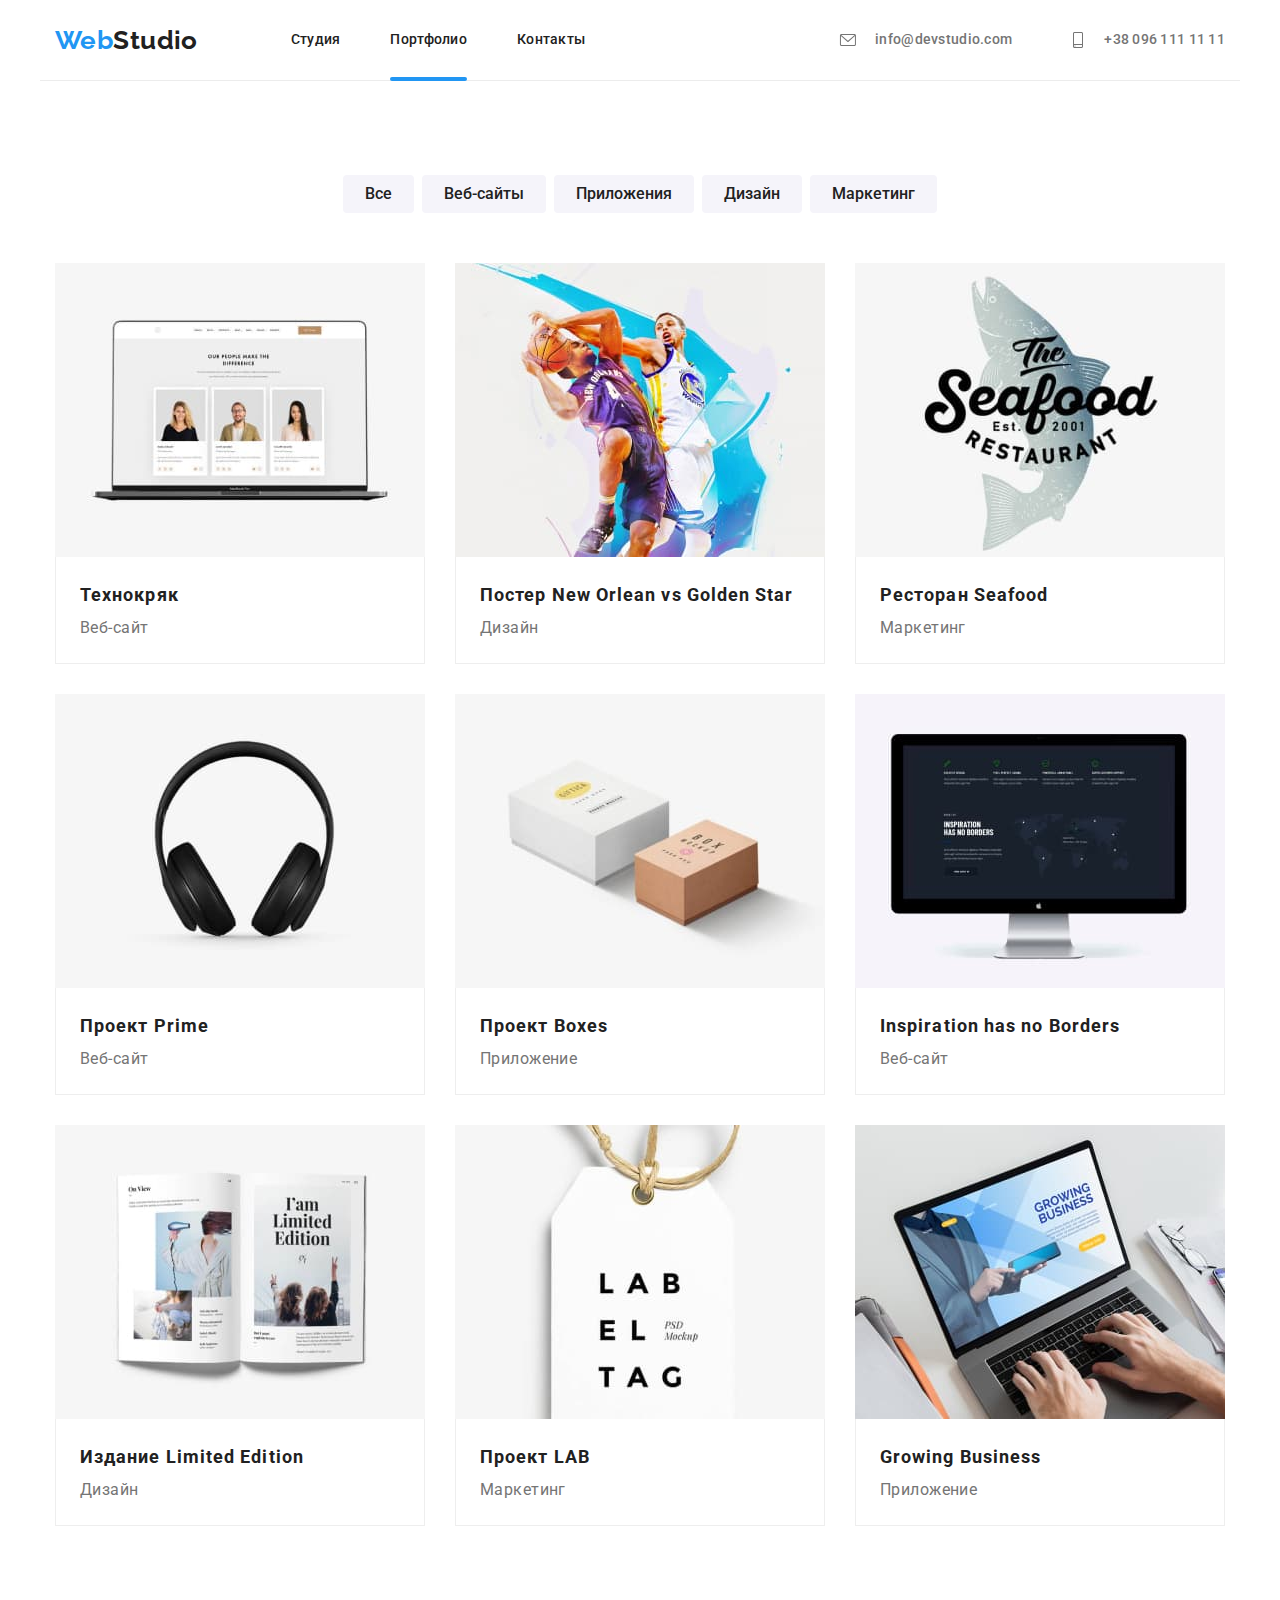
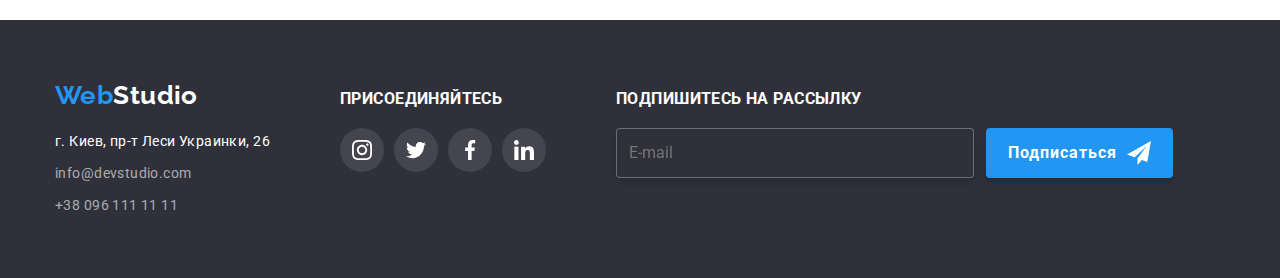
==== commit 0f94de6a: "Sass" ====
--- a/portfolio.html
+++ b/portfolio.html
@@ -9,7 +9,8 @@
     <link rel="preconnect" href="https://fonts.gstatic.com">
     <link href="https://fonts.googleapis.com/css2?family=Raleway:wght@700&family=Roboto:wght@400;500;700;900&display=swap" rel="stylesheet">
     <link rel="stylesheet" href="https://cdnjs.cloudflare.com/ajax/libs/modern-normalize/1.0.0/modern-normalize.min.css">
-    <link rel="stylesheet" href="./css/styles.css">
+    <link rel="stylesheet" href="./style.css">
+    <link rel="stylesheet" href="./css/main.css">
 </head>
 <body>
 
@@ -18,24 +19,24 @@
         <div class="header__container container">
             <nav class="header-nav">
                 <a class="logo logo--header" href="/"><span class="logo-colortext">Web</span>Studio</a>
-                <ul class="header-nav list">
+                <ul class="header-nav">
                     <li class="header__item"><a class="header-nav__link" href="./index.html">Студия</a></li>
-                    <li class="header__item"><a class="header-nav__link current" href="">Портфолио</a></li>
+                    <li class="header__item"><a class="header-nav__link header-nav__link-current" href="">Портфолио</a></li>
                     <li class="header__item"><a class="header-nav__link" href="">Контакты</a></li>
                 </ul>
             </nav>
-            <ul class="auth-nav list">
-                <li class="header__item"><a class="auth-nav__link link" href="mailto:info@devstudio.com">
+            <ul class="auth-nav">
+                <li class="auth-nav__item"><a class="auth-nav__link link" href="mailto:info@devstudio.com">
                     <svg class="auth-nav__icon" width="34" height="12">
                         <use href="./images/icons/sprite.svg#icon-envelope"></use>
                     </svg>
                     info@devstudio.com</a>
                 </li>
-                <li class="header__item"><a class="auth-nav__link link" href="tell:+380961111111">
-                        <svg class="auth-nav__icon" width="32" height="16">
-                            <use href="./images/icons/sprite.svg#icon-smartphone"></use>
-                        </svg>
-                        +38 096 111 11 11</a>
+                <li class="auth-nav__item"><a class="auth-nav__link link" href="tell:+380961111111">
+                    <svg class="auth-nav__icon" width="32" height="16">
+                        <use href="./images/icons/sprite.svg#icon-smartphone"></use>
+                    </svg>
+                    +38 096 111 11 11</a>
                 </li>
             </ul>
         </div>
@@ -46,7 +47,7 @@
         <section class="gallery">    
             <div class="container">
                 <h1 class="hidden-title">Портфолио</h1>
-                <ul class="gallery-nav list">
+                <ul class="gallery-nav">
                     <li class="gallery-nav__item">
                         <button class="button-nav" type="button">Все</button>
                     </li>
@@ -66,7 +67,7 @@
             
                 <h2 class="hidden-title">Галлерея проектов</h2>
             
-                <ul class="gallery-progect list">               
+                <ul class="gallery-progect">               
     
                     <li class="gallery-progect__item">
                         <a href="" class="gallery-progect__link">
@@ -119,7 +120,7 @@
                     <li class="gallery-progect__item">
                         <a href="" class="gallery-progect__link">
                             <div class="thumb-product">
-                                <img src="./images/gallery5.jpg" width="370" height="294" alt="Проект Prime" />       
+                                <img src="./images/gallery4.jpg" width="370" height="294" alt="Проект Prime" />       
                                 <div class="thumb-text">
                                     <p>Технокряк это современная площадка распространения коронавируса. Компании используют эту платформу для цифрового
                                         шпионажа и атак на защищённые сервера конкурентов.</p>
@@ -135,7 +136,7 @@
                     <li class="gallery-progect__item">
                         <a href="" class="gallery-progect__link">
                             <div class="thumb-product">
-                                <img src="./images/gallery1.jpg" width="370" height="294" alt="Проект Boxes" />             
+                                <img src="./images/gallery5.jpg" width="370" height="294" alt="Проект Boxes" />             
                                 <div class="thumb-text">
                                     <p>Технокряк это современная площадка распространения коронавируса. Компании используют эту платформу для цифрового
                                         шпионажа и атак на защищённые сервера конкурентов.</p>
@@ -238,7 +239,7 @@
         </div>
         <div class="footer-box">
             <h3 class="footer-title">Присоединяйтесь</h3>
-            <ul class="footer-icons list">
+            <ul class="footer-icons">
                 <li class="footer-icons-item">
                     <a href="" class="footer-icons-link" target="_blank" rel="noopener noreferrer">
                         <svg class="footer-icons-svg">
@@ -317,7 +318,7 @@
                 </label>
                 <label class="form-field">
                     Комментарий
-                    <textarea name="" id="" rows="7" placeholder="Введите текст"></textarea>
+                    <textarea rows="7" placeholder="Введите текст"></textarea>
                 </label>
                 <label class="label">
                     <input class="checkbox" type="checkbox" name="checkbox" required>
--- a/css/main.css
+++ b/css/main.css
@@ -0,0 +1,920 @@
+:root {
+  --main-text-color: #757575;
+  --title-text-color: #212121;
+  --accent-text-color: #2196f3;
+  --white-text-color: #ffffff;
+  --accent-bg-color: #e5e5e5;
+  --dark-bg-color: #2f303a;
+  --white-bg-color: #ffffff;
+  --second-bg-color: #f5f4fa;
+  --title-font: Roboto, sans-serif;
+  --logo-font: Raleway, sans-serif;
+  --icons-color: #afb1b8;
+  --animation: 250ms cubic-bezier(0.4, 0, 0.2, 1);
+}
+
+html {
+  box-sizing: border-box;
+}
+
+*,
+*::before,
+*::after {
+  box-sizing: inherit;
+}
+
+body {
+  color: var(--main-text-color);
+  font-family: var(--title-font);
+  font-size: 14px;
+  line-height: 1.71;
+  letter-spacing: 0.03em;
+}
+
+h1,
+h2,
+h3,
+h4,
+h5,
+h6,
+p {
+  margin: 0;
+}
+
+img {
+  display: block;
+  max-width: 100%;
+  height: auto;
+}
+
+a {
+  text-decoration: none;
+  color: inherit;
+}
+
+textarea {
+  resize: none;
+}
+
+ul {
+  padding-left: 0;
+  margin: 0;
+  list-style: none;
+}
+
+.link {
+  color: inherit;
+  text-decoration: none;
+}
+
+.link:hover, .link:focus {
+  color: var(--accent-text-color);
+}
+
+.item {
+  display: flex;
+  flex-wrap: wrap;
+}
+
+.hidden-title {
+  position: absolute;
+  width: 1px;
+  height: 1px;
+  border: 0;
+  margin: -1px;
+  padding: 0;
+  clip: rect(0 0 0 0);
+  overflow: hidden;
+}
+
+.container {
+  width: 1200px;
+  padding-right: 15px;
+  padding-left: 15px;
+  margin-left: auto;
+  margin-right: auto;
+}
+
+.section-title {
+  margin-bottom: 50px;
+  color: var(--title-text-color);
+  font-family: var(--title-font);
+  font-weight: 700;
+  font-size: 36px;
+  line-height: 1.17;
+  text-align: center;
+}
+
+.feature__title {
+  text-transform: uppercase;
+  margin-bottom: 10px;
+  font-family: var(--title-font);
+  font-weight: 700;
+  line-height: 1.14;
+  color: var(--title-text-color);
+}
+
+.our-directions__title {
+  font-family: var(--title-font);
+  font-style: normal;
+  font-weight: 700;
+  line-height: 1.14;
+  text-transform: uppercase;
+  color: var(--white-text-color);
+}
+
+.footer-title {
+  font-family: var(--title-font);
+  font-weight: 700;
+  line-height: 1.17;
+  color: var(--white-text-color);
+  text-transform: uppercase;
+  margin-bottom: 20px;
+}
+
+.gallery-title {
+  font-family: var(--title-font);
+  font-weight: 700;
+  font-size: 18px;
+  line-height: 2;
+  letter-spacing: 0.06em;
+  color: var(--title-text-color);
+}
+
+.logo {
+  display: inline-block;
+  font-family: var(--logo-font);
+  font-weight: 700;
+  font-size: 26px;
+  line-height: 1.19;
+  text-decoration: none;
+}
+
+.logo-colortext {
+  color: var(--accent-text-color);
+}
+
+.logo--header {
+  margin-right: 93px;
+  color: var(--title-text-color);
+}
+
+.logo--footer {
+  margin-bottom: 20px;
+  color: var(--white-text-color);
+}
+
+.backdrop {
+  position: fixed;
+  left: 0px;
+  top: -1px;
+  transition: opacity var(--animation), visability var(--animation);
+  width: 100%;
+  height: 100%;
+  background-color: #75757593;
+}
+
+.backdrop.is-hidden {
+  opacity: 0;
+  visibility: hidden;
+  pointer-events: none;
+}
+
+.modal {
+  position: absolute;
+  top: 50%;
+  left: 50%;
+  transform: translate(-50%, -50%);
+  max-width: 528px;
+  min-height: 581px;
+  padding: 40px;
+  background-color: var(--white-bg-color);
+}
+
+.modal-title {
+  font-family: var(--title-font);
+  font-weight: 700;
+  font-size: 20px;
+  line-height: 23px;
+  color: var(--title-text-color);
+  margin-bottom: 12px;
+  text-align: center;
+}
+
+.modal-button:hover .modal-icon-close,
+.modal-button:focus .modal-icon-close {
+  fill: var(--accent-text-color);
+}
+
+.modal-button {
+  position: absolute;
+  display: flex;
+  justify-content: center;
+  align-items: center;
+  top: 8px;
+  right: 9px;
+  border-radius: 50%;
+  width: 30px;
+  height: 30px;
+  border: 1px solid #212121;
+  background-color: var(--white-bg-color);
+  cursor: pointer;
+}
+
+.modal__modal-icon-close:hover {
+  border-color: var(--accent-text-color);
+}
+
+.form-field:focus-within > .modal-icon {
+  fill: var(--accent-text-color);
+}
+
+.form-field:hover > .modal-icon {
+  fill: var(--accent-text-color);
+  border: var(--accent-text-color);
+}
+
+.form-field:hover > input {
+  border-color: var(--accent-text-color);
+}
+
+.form-field:hover > textarea {
+  border-color: var(--accent-text-color);
+}
+
+.modal-icon {
+  position: absolute;
+  width: 18px;
+  height: 18px;
+  top: 36px;
+  left: 11px;
+}
+
+.button-submit {
+  position: absolute;
+  width: 200px;
+  height: 50px;
+  display: flex;
+  justify-content: center;
+  align-items: center;
+  left: 50%;
+  transform: translate(-50%);
+  background: #2196f3;
+  box-shadow: 0px 4px 4px rgba(0, 0, 0, 0.15);
+  border-radius: 4px;
+  border: 0;
+  cursor: pointer;
+  font-family: var(--title-font);
+  font-style: 400;
+  font-weight: 700;
+  font-size: 16px;
+  line-height: 1, 87;
+  display: flex;
+  align-items: center;
+  text-align: center;
+  letter-spacing: 0.06em;
+  color: #ffffff;
+}
+
+.form-field {
+  position: relative;
+  display: flex;
+  flex-direction: column;
+  margin-bottom: 10px;
+}
+
+.form-field input {
+  padding: 11px 42px;
+  border: 1px solid rgba(33, 33, 33, 0.2);
+  border-radius: 4px;
+  width: 100%;
+}
+
+.form-field textarea {
+  width: 100%;
+  padding: 11px 12px;
+  font-family: var(--title-font);
+  font-weight: 400;
+  font-size: 12px;
+  line-height: 14px;
+  letter-spacing: 0.01em;
+  border: 1px solid rgba(33, 33, 33, 0.2);
+  border-radius: 4px;
+}
+
+.contract {
+  color: var(--accent-text-color);
+  text-decoration: underline;
+}
+
+.checkbox {
+  position: absolute;
+  width: 1px;
+  height: 1px;
+  border: 0;
+  margin: -1px;
+  padding: 0;
+  clip: rect(0 0 0 0);
+  overflow: hidden;
+}
+
+.checkbox:checked + .label-span {
+  background-size: contain;
+  background-repeat: no-repeat;
+  background-position: 50% 50%;
+  background-color: var(--accent-text-color);
+  background-image: url(../images/icons/vector.svg);
+  background-origin: border-box;
+  border: var(--accent-text-color);
+}
+
+.checkbox:focus + .label-span {
+  border-color: var(--accent-text-color);
+}
+
+.label-span {
+  display: inline-block;
+  width: 16px;
+  height: 15px;
+  border: 2px solid var(--title-text-color);
+  border-radius: 3px;
+  margin-right: 8px;
+}
+
+.social-icons {
+  display: inline-flex;
+}
+
+.social-icons-svg {
+  width: 20px;
+  height: 20px;
+  fill: var(--icons-color);
+  transition: var(--animation);
+}
+
+.social-icons__link {
+  display: flex;
+  align-items: center;
+  justify-content: center;
+  width: 44px;
+  height: 44px;
+  border-radius: 50%;
+  background-color: var(--white-bg-color);
+  transition: background-color var(--animation);
+}
+
+.social-icons__link:hover {
+  background-color: var(--accent-text-color);
+}
+
+.social-icons__link:focus {
+  background-color: var(--accent-text-color);
+}
+
+.social-icons__link:hover .social-icons-svg,
+.social-icons__link:focus .social-icons-svg {
+  fill: var(--white-text-color);
+}
+
+.social-icons-item:not(:last-child) {
+  margin-right: 10px;
+}
+
+.hero-button {
+  display: inline-block;
+  padding: 10px 32px;
+  border: 1px solid transparent;
+  border-radius: 4px;
+  color: var(--white-text-color);
+  background-color: var(--accent-text-color);
+  filter: drop-shadow(0px 4px 4px rgba(0, 0, 0, 0.25));
+  font-family: var(--title-font);
+  font-weight: 700;
+  font-size: 16px;
+  line-height: 1.87;
+  letter-spacing: 0.06em;
+  text-align: center;
+  cursor: pointer;
+  transition: background-color var(--animation), color var(--animation);
+}
+
+.button-subscription {
+  display: flex;
+  align-items: center;
+  padding: 10px 22px;
+  border: 0;
+  border-radius: 4px;
+  color: var(--white-text-color);
+  background-color: var(--accent-text-color);
+  box-shadow: 0px 4px 4px rgba(0, 0, 0, 0.15);
+  font-family: var(--title-font);
+  font-weight: 700;
+  font-size: 16px;
+  line-height: 1.87;
+  letter-spacing: 0.06em;
+  text-align: center;
+  cursor: pointer;
+}
+
+.button-nav {
+  text-align: center;
+  padding: 6px 22px;
+  border: 0;
+  border-radius: 4px;
+  color: var(--title-text-color);
+  background-color: var(--second-bg-color);
+  font-family: var(--title-font);
+  font-weight: 500;
+  font-size: 16px;
+  line-height: 1.62;
+  cursor: pointer;
+  transition: color var(--animation), background-color var(--animation), box-shadow var(--animation);
+}
+
+.button-nav:hover,
+.button-nav:focus {
+  color: var(--white-text-color);
+  background-color: var(--accent-text-color);
+  box-shadow: 0px 3px 1px rgba(0, 0, 0, 0.1), 0px 1px 2px rgba(0, 0, 0, 0.08), 0px 2px 2px rgba(0, 0, 0, 0.12);
+}
+
+.header__container {
+  display: flex;
+  align-items: center;
+  border-bottom: 1px solid #ececec;
+  background-color: var(--white-bg-color);
+}
+
+.header-nav {
+  align-items: center;
+}
+
+.header-nav {
+  display: inline-flex;
+}
+
+.header__item:not(:last-child) {
+  margin-right: 50px;
+}
+
+.header-nav__link {
+  position: relative;
+  transition: color var(--animation);
+  display: block;
+  padding-top: 32px;
+  padding-bottom: 32px;
+  color: var(--title-text-color);
+  font-weight: 500;
+  line-height: 1.14;
+  letter-spacing: 0.02em;
+  cursor: pointer;
+}
+
+.header-nav__link-current::after {
+  content: "";
+  position: absolute;
+  left: 0;
+  bottom: 0;
+  display: block;
+  width: 100%;
+  height: 4px;
+  background-color: var(--accent-text-color);
+  border-radius: 2px;
+  bottom: -1px;
+}
+
+.header-nav__link:hover,
+.header-nav__link:focus {
+  color: var(--accent-text-color);
+}
+
+.header-nav__link.current {
+  color: var(--accent-text-color);
+}
+
+.auth-nav {
+  display: flex;
+  margin-left: auto;
+}
+
+.auth-nav__item:not(:last-child) {
+  margin-right: 50px;
+}
+
+.auth-nav__link {
+  display: flex;
+  align-items: center;
+  color: var(--main-text-color);
+  font-weight: 500;
+  line-height: 1.14;
+  letter-spacing: 0.02em;
+  cursor: pointer;
+  transition: color var(--animation);
+}
+
+.auth-nav__link:hover,
+.auth-nav__link:focus {
+  color: var(--accent-text-color);
+}
+
+.auth-nav__icon {
+  fill: currentColor;
+  margin-right: 10px;
+}
+
+.hero {
+  padding-top: 200px;
+  padding-bottom: 200px;
+  max-width: 1600px;
+  text-align: center;
+  background-size: contain;
+  background-repeat: no-repeat;
+  background: linear-gradient(rgba(47, 48, 58, 0.4), rgba(47, 48, 58, 0.4)), url(../images/hero.jpeg);
+}
+
+.hero-title {
+  display: block;
+  margin-bottom: 30px;
+  margin-left: auto;
+  margin-right: auto;
+  width: 696px;
+  height: 120px;
+  color: var(--white-text-color);
+  font-family: var(--title-font);
+  font-weight: 900;
+  font-size: 44px;
+  line-height: 1.36;
+  text-align: center;
+  letter-spacing: 0.06em;
+  text-transform: uppercase;
+}
+
+.feature {
+  padding-top: 94px;
+  padding-bottom: 94px;
+}
+
+.feature__list {
+  display: flex;
+}
+
+.feature__list--item {
+  width: 270px;
+}
+
+.feature-item:not(:last-child) {
+  margin-right: 30px;
+}
+
+.feature__text {
+  font-family: var(--title-font);
+}
+
+.feature__box {
+  display: flex;
+  justify-content: center;
+  max-width: 270px;
+  height: 120px;
+  align-items: center;
+  border-radius: 4px;
+  margin-bottom: 20px;
+  background-color: var(--second-bg-color);
+}
+
+.feature__icon {
+  width: 70px;
+  height: 70px;
+}
+
+.our-directions {
+  padding-bottom: 94px;
+}
+
+.our-directions__item:not(:last-child) {
+  margin-right: 30px;
+}
+
+.our-directions__item {
+  position: relative;
+}
+
+.our-directions__list {
+  display: flex;
+}
+
+.thumb-title {
+  display: flex;
+  justify-content: center;
+  align-items: center;
+  position: absolute;
+  width: 100%;
+  height: 70px;
+  left: 0;
+  bottom: 0;
+  background: rgba(47, 48, 58, 0.8);
+}
+
+.team {
+  padding-top: 94px;
+  padding-bottom: 94px;
+  background-color: #f5f4fa;
+}
+
+.team__list {
+  display: flex;
+}
+
+.team__item {
+  width: 270px;
+  border-radius: 4px;
+  background-color: var(--white-bg-color);
+  box-shadow: 0px 1px 3px rgba(0, 0, 0, 0.12), 0px 1px 1px rgba(0, 0, 0, 0.14), 0px 2px 1px rgba(0, 0, 0, 0.2);
+}
+
+.team__item:not(:last-child) {
+  margin-right: 30px;
+}
+
+.team__box {
+  padding: 30px 32px;
+}
+
+.team-name {
+  margin-bottom: 10px;
+  color: var(--title-text-color);
+  font-family: var(--title-font);
+  font-weight: 500;
+  font-size: 16px;
+  line-height: 1.19;
+}
+
+.team-text {
+  font-family: var(--title-font);
+  font-size: 16px;
+  line-height: 1.18;
+  margin-bottom: 16px;
+}
+
+.clients {
+  padding-top: 94px;
+  padding-bottom: 94px;
+}
+
+.clients__list {
+  display: flex;
+}
+
+.clients__item:not(:last-child) {
+  margin-right: 30px;
+}
+
+.clients__link {
+  display: flex;
+  align-items: center;
+  justify-content: center;
+  width: 170px;
+  height: 92px;
+  border: 1px solid var(--icons-color);
+  border-radius: 4px;
+  transition: border-color var(--animation);
+}
+
+.clients__link:hover,
+.clients__link:focus {
+  border-color: var(--accent-text-color);
+}
+
+.clients__icon {
+  width: 106px;
+  height: 60px;
+  fill: var(--icons-color);
+  transition: fill var(--animation);
+}
+
+.clients__link:hover .clients__icon,
+.clients__link:focus .clients__icon {
+  fill: var(--accent-text-color);
+}
+
+.footer {
+  padding-top: 60px;
+  padding-bottom: 60px;
+  background-color: var(--dark-bg-color);
+}
+
+.footer__container {
+  display: flex;
+  align-items: baseline;
+}
+
+.footer-box {
+  margin-right: 70px;
+}
+
+.footer-address {
+  font-style: inherit;
+  color: var(--white-text-color);
+}
+
+.footer__list {
+  list-style: none;
+  padding: 0;
+  margin: 0;
+}
+
+.footer__item:not(:last-child) {
+  margin-bottom: 8px;
+}
+
+.footer-link {
+  color: var(--white-text-color);
+  transition: color var(--animation);
+}
+
+.connect {
+  color: rgba(255, 255, 255, 0.6);
+  transition: color var(--animation);
+}
+
+.footer-icons {
+  display: inline-flex;
+}
+
+.footer-icons-item:not(:last-child) {
+  margin-right: 10px;
+}
+
+.footer-icons-link {
+  display: flex;
+  align-items: center;
+  justify-content: center;
+  width: 44px;
+  height: 44px;
+  border-radius: 50%;
+  background-color: rgba(255, 255, 255, 0.1);
+  transition: background-color var(--animation);
+}
+
+.footer-icons-link:hover .social-icons-svg,
+.footer-icons-link:focus .social-icons-svg {
+  fill: var(--white-text-color);
+}
+
+.footer-icons-link:hover {
+  background-color: var(--accent-text-color);
+}
+
+.footer-icons-link:focus {
+  background-color: var(--accent-text-color);
+}
+
+.footer-icons-svg {
+  width: 20px;
+  height: 20px;
+  fill: var(--white-text-color);
+}
+
+.footer-subscription {
+  display: flex;
+}
+
+.footer-subscription input {
+  padding: 15px, 16px;
+  font-family: var(--title-font);
+  font-size: 16px;
+  line-height: 1.25;
+  color: rgba(255, 255, 255, 0.6);
+}
+
+.footer-form-field {
+  margin-right: 12px;
+}
+
+.footer-form-field input {
+  padding: 11px 12px;
+  width: 358px;
+  height: 50px;
+  border: 1px solid rgba(255, 255, 255, 0.3);
+  box-sizing: border-box;
+  filter: drop-shadow(0px 4px 4px rgba(0, 0, 0, 0.15));
+  border-radius: 4px;
+  background: var(--dark-bg-color);
+}
+
+.label {
+  display: flex;
+  align-items: center;
+  margin-bottom: 30px;
+}
+
+.footer-icon-send {
+  width: 24px;
+  height: 24px;
+  fill: var(--white-bg-color);
+  margin-left: 10px;
+}
+
+.gallery {
+  padding-top: 94px;
+  padding-bottom: 94px;
+}
+
+.gallery-nav {
+  display: flex;
+  justify-content: center;
+  margin-bottom: 50px;
+}
+
+.gallery-nav__item {
+  width: auto;
+}
+
+.gallery-nav__item:not(:last-child) {
+  margin-right: 8px;
+}
+
+.gallery-progect {
+  display: flex;
+  flex-wrap: wrap;
+  justify-content: center;
+  margin-top: -30px;
+  margin-left: -30px;
+}
+
+.gallery-progect__link {
+  display: flex;
+  flex-direction: column;
+  transition: box-shadow var(--animation);
+}
+
+.gallery-progect__item {
+  flex-basis: calc((100% - 3 * 30px) / 3);
+}
+
+.gallery-progect__item {
+  margin-top: 30px;
+  margin-left: 30px;
+}
+
+.gallery-about {
+  flex-grow: 1;
+  padding: 20px 24px;
+}
+
+.gallery-text {
+  font-family: var(--title-font);
+  font-size: 16px;
+  line-height: 1.87;
+}
+
+.gallery-about {
+  border: 1px solid #eeeeee;
+  border-top: none;
+}
+
+.gallery-progect__link:hover,
+.gallery-progect__link:focus {
+  box-shadow: 0px 1px 1px rgba(0, 0, 0, 0.12), 0px 4px 4px rgba(0, 0, 0, 0.06), 1px 4px 6px rgba(0, 0, 0, 0.16);
+}
+
+.gallery-progect__link:hover .thumb-text {
+  transform: translateY(0%);
+  opacity: 1;
+}
+
+.gallery-progect__link:focus.thumb-text {
+  transform: translateY(0%);
+  opacity: 1;
+}
+
+.thumb-product {
+  position: relative;
+  width: 100%;
+  height: 100%;
+  background-color: #2195f36c;
+  overflow: hidden;
+}
+
+.thumb-text {
+  display: flex;
+  justify-content: center;
+  align-items: center;
+  position: absolute;
+  transform: translateY(100%);
+  width: 100%;
+  height: 100%;
+  left: 0;
+  bottom: 0;
+  opacity: 0;
+  font-family: var(--title-font);
+  font-weight: 400;
+  font-size: 18px;
+  line-height: 1.55;
+  padding: 63px 24px;
+  color: var(--white-text-color);
+  background: rgba(33, 150, 243, 0.9);
+  transition: transform var(--animation), opacity var(--animation);
+}
+
+/*# sourceMappingURL=main.css.map */
+/*# sourceMappingURL=main.css.map */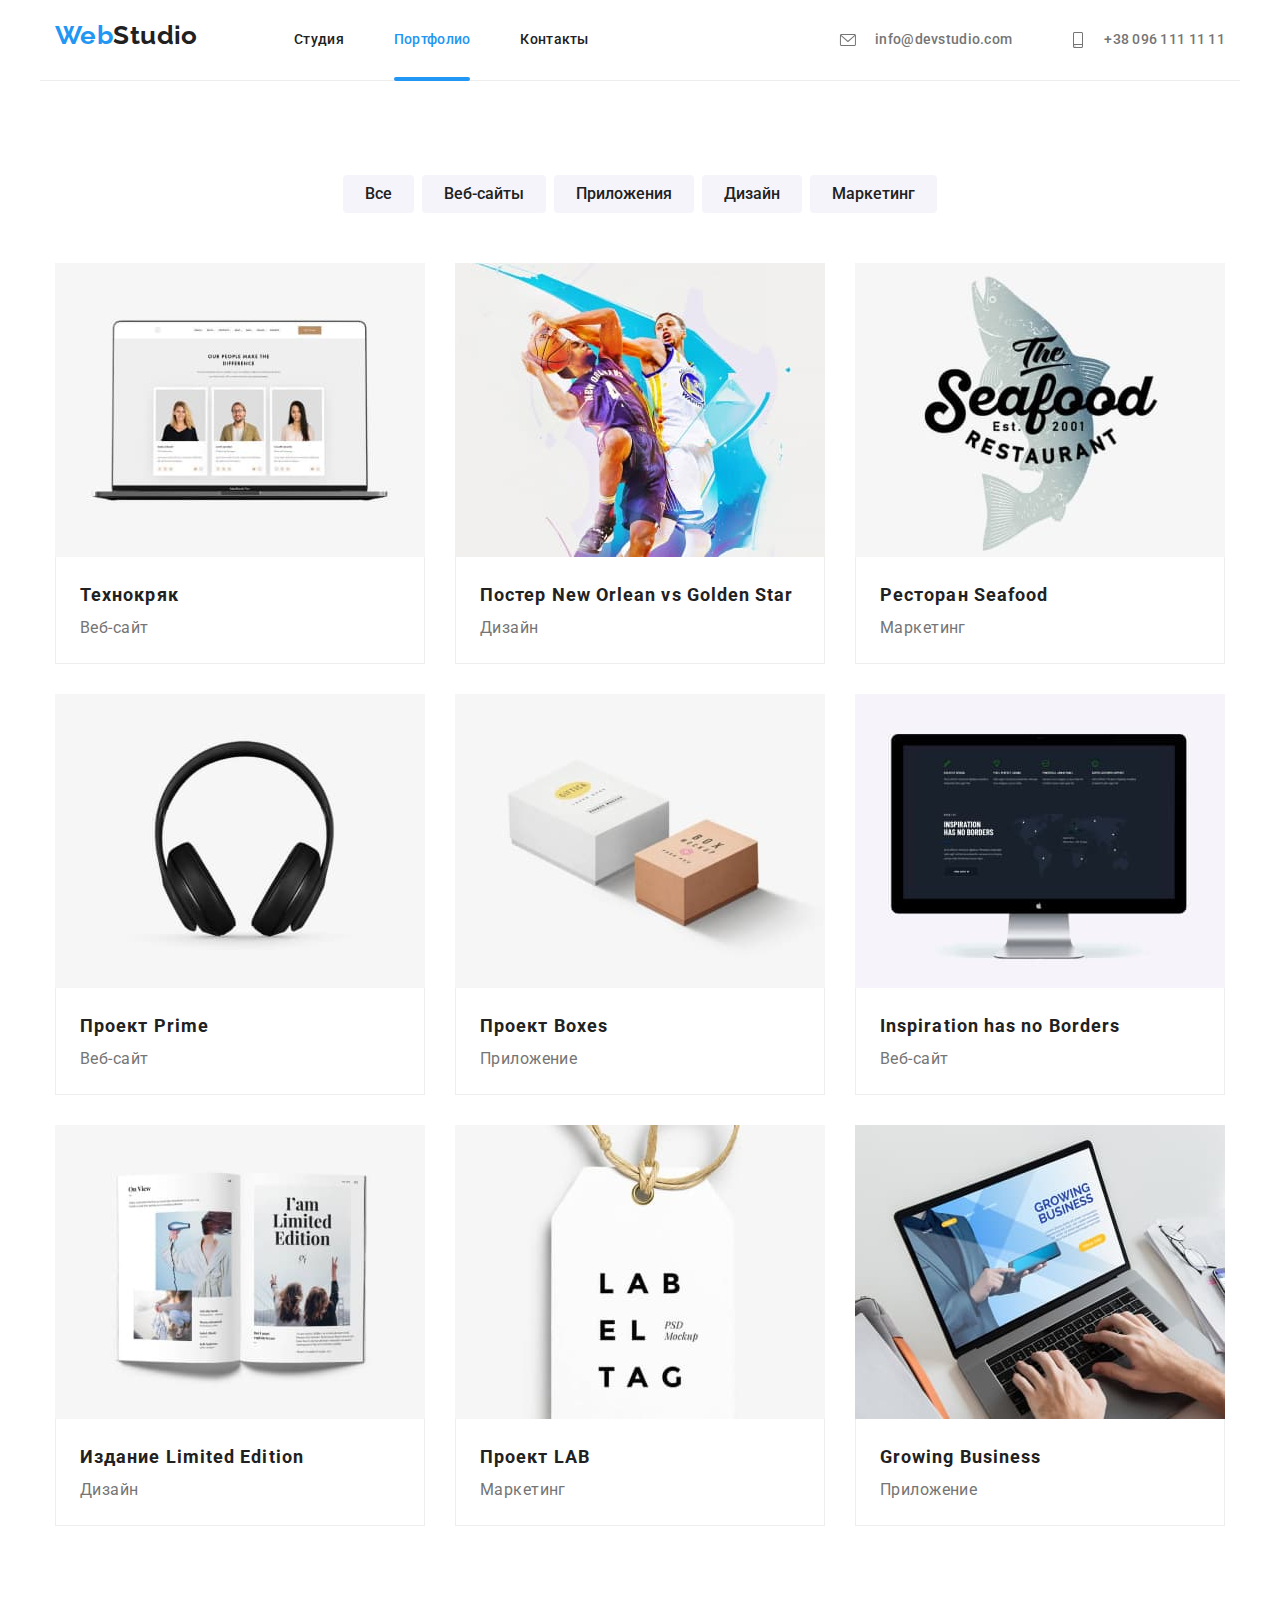
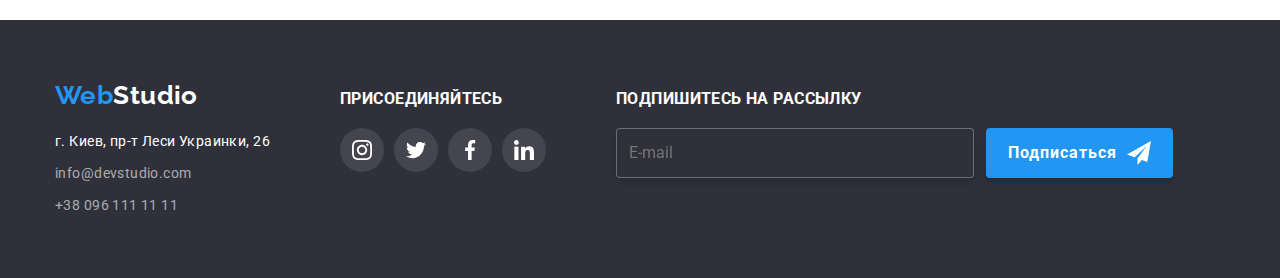
==== commit 20bac2f1: "Sass" ====
--- a/portfolio.html
+++ b/portfolio.html
@@ -19,20 +19,20 @@
         <div class="header__container container">
             <nav class="header-nav">
                 <a class="logo logo--header" href="/"><span class="logo-colortext">Web</span>Studio</a>
-                <ul class="header-nav">
-                    <li class="header__item"><a class="header-nav__link" href="./index.html">Студия</a></li>
-                    <li class="header__item"><a class="header-nav__link header-nav__link-current" href="">Портфолио</a></li>
-                    <li class="header__item"><a class="header-nav__link" href="">Контакты</a></li>
+                <ul class="header__nav">
+                    <li class="header-nav__item"><a class="header-nav__link" href="./index.html">Студия</a></li>
+                    <li class="header-nav__item"><a class="header-nav__link header-nav__link-current" href="">Портфолио</a></li>
+                    <li class="header-nav__item"><a class="header-nav__link" href="">Контакты</a></li>
                 </ul>
             </nav>
             <ul class="auth-nav">
-                <li class="auth-nav__item"><a class="auth-nav__link link" href="mailto:info@devstudio.com">
+                <li class="auth-nav__item"><a class="auth-nav__link" href="mailto:info@devstudio.com">
                     <svg class="auth-nav__icon" width="34" height="12">
                         <use href="./images/icons/sprite.svg#icon-envelope"></use>
                     </svg>
                     info@devstudio.com</a>
                 </li>
-                <li class="auth-nav__item"><a class="auth-nav__link link" href="tell:+380961111111">
+                <li class="auth-nav__item"><a class="auth-nav__link" href="tell:+380961111111">
                     <svg class="auth-nav__icon" width="32" height="16">
                         <use href="./images/icons/sprite.svg#icon-smartphone"></use>
                     </svg>
@@ -225,8 +225,7 @@
             <address class="footer-address">
                 <ul class="footer__list">
                     <li class="footer__item">
-                        <a class="footer-link link" href="https://goo.gl/maps/Cei7VWRPJddVFzz26" target="_blank"
-                            rel="noopener noreferrer">г. Киев, пр-т Леси Украинки, 26</a>
+                        <a class="footer-link link" href="https://goo.gl/maps/Cei7VWRPJddVFzz26" target="_blank" rel="noopener noreferrer">г. Киев, пр-т Леси Украинки, 26</a>
                     </li>
                     <li class="footer__item">
                         <a class="connect link" href="mailto:info@devstudio.com">info@devstudio.com</a>
--- a/css/main.css
+++ b/css/main.css
@@ -67,7 +67,8 @@
   text-decoration: none;
 }
 
-.link:hover, .link:focus {
+.link:hover,
+.link:focus {
   color: var(--accent-text-color);
 }
 
@@ -150,10 +151,6 @@
   text-decoration: none;
 }
 
-.logo-colortext {
-  color: var(--accent-text-color);
-}
-
 .logo--header {
   margin-right: 93px;
   color: var(--title-text-color);
@@ -162,6 +159,10 @@
 .logo--footer {
   margin-bottom: 20px;
   color: var(--white-text-color);
+}
+
+.logo-colortext {
+  color: var(--accent-text-color);
 }
 
 .backdrop {
@@ -345,7 +346,7 @@
   display: inline-flex;
 }
 
-.social-icons-svg {
+.social-icons__svg {
   width: 20px;
   height: 20px;
   fill: var(--icons-color);
@@ -371,31 +372,13 @@
   background-color: var(--accent-text-color);
 }
 
-.social-icons__link:hover .social-icons-svg,
-.social-icons__link:focus .social-icons-svg {
+.social-icons__link:hover .social-icons__svg,
+.social-icons__link:focus .social-icons__svg {
   fill: var(--white-text-color);
 }
 
-.social-icons-item:not(:last-child) {
+.social-icons__item:not(:last-child) {
   margin-right: 10px;
-}
-
-.hero-button {
-  display: inline-block;
-  padding: 10px 32px;
-  border: 1px solid transparent;
-  border-radius: 4px;
-  color: var(--white-text-color);
-  background-color: var(--accent-text-color);
-  filter: drop-shadow(0px 4px 4px rgba(0, 0, 0, 0.25));
-  font-family: var(--title-font);
-  font-weight: 700;
-  font-size: 16px;
-  line-height: 1.87;
-  letter-spacing: 0.06em;
-  text-align: center;
-  cursor: pointer;
-  transition: background-color var(--animation), color var(--animation);
 }
 
 .button-subscription {
@@ -428,14 +411,16 @@
   font-size: 16px;
   line-height: 1.62;
   cursor: pointer;
-  transition: color var(--animation), background-color var(--animation), box-shadow var(--animation);
+  transition: color var(--animation), background-color var(--animation),
+    box-shadow var(--animation);
 }
 
 .button-nav:hover,
 .button-nav:focus {
   color: var(--white-text-color);
   background-color: var(--accent-text-color);
-  box-shadow: 0px 3px 1px rgba(0, 0, 0, 0.1), 0px 1px 2px rgba(0, 0, 0, 0.08), 0px 2px 2px rgba(0, 0, 0, 0.12);
+  box-shadow: 0px 3px 1px rgba(0, 0, 0, 0.1), 0px 1px 2px rgba(0, 0, 0, 0.08),
+    0px 2px 2px rgba(0, 0, 0, 0.12);
 }
 
 .header__container {
@@ -449,11 +434,11 @@
   align-items: center;
 }
 
-.header-nav {
+.header__nav {
   display: inline-flex;
 }
 
-.header__item:not(:last-child) {
+.header-nav__item:not(:last-child) {
   margin-right: 50px;
 }
 
@@ -488,7 +473,7 @@
   color: var(--accent-text-color);
 }
 
-.header-nav__link.current {
+.header-nav__link-current {
   color: var(--accent-text-color);
 }
 
@@ -529,10 +514,11 @@
   text-align: center;
   background-size: contain;
   background-repeat: no-repeat;
-  background: linear-gradient(rgba(47, 48, 58, 0.4), rgba(47, 48, 58, 0.4)), url(../images/hero.jpeg);
-}
-
-.hero-title {
+  background: linear-gradient(rgba(47, 48, 58, 0.4), rgba(47, 48, 58, 0.4)),
+    url(../images/hero.jpeg);
+}
+
+.hero__title {
   display: block;
   margin-bottom: 30px;
   margin-left: auto;
@@ -549,6 +535,24 @@
   text-transform: uppercase;
 }
 
+.hero__button {
+  display: inline-block;
+  padding: 10px 32px;
+  border: 1px solid transparent;
+  border-radius: 4px;
+  color: var(--white-text-color);
+  background-color: var(--accent-text-color);
+  filter: drop-shadow(0px 4px 4px rgba(0, 0, 0, 0.25));
+  font-family: var(--title-font);
+  font-weight: 700;
+  font-size: 16px;
+  line-height: 1.87;
+  letter-spacing: 0.06em;
+  text-align: center;
+  cursor: pointer;
+  transition: background-color var(--animation), color var(--animation);
+}
+
 .feature {
   padding-top: 94px;
   padding-bottom: 94px;
@@ -602,7 +606,7 @@
   display: flex;
 }
 
-.thumb-title {
+.our-directions__thumb {
   display: flex;
   justify-content: center;
   align-items: center;
@@ -628,7 +632,8 @@
   width: 270px;
   border-radius: 4px;
   background-color: var(--white-bg-color);
-  box-shadow: 0px 1px 3px rgba(0, 0, 0, 0.12), 0px 1px 1px rgba(0, 0, 0, 0.14), 0px 2px 1px rgba(0, 0, 0, 0.2);
+  box-shadow: 0px 1px 3px rgba(0, 0, 0, 0.12), 0px 1px 1px rgba(0, 0, 0, 0.14),
+    0px 2px 1px rgba(0, 0, 0, 0.2);
 }
 
 .team__item:not(:last-child) {
@@ -639,7 +644,7 @@
   padding: 30px 32px;
 }
 
-.team-name {
+.team__name {
   margin-bottom: 10px;
   color: var(--title-text-color);
   font-family: var(--title-font);
@@ -648,7 +653,7 @@
   line-height: 1.19;
 }
 
-.team-text {
+.team__text {
   font-family: var(--title-font);
   font-size: 16px;
   line-height: 1.18;
@@ -755,8 +760,8 @@
   transition: background-color var(--animation);
 }
 
-.footer-icons-link:hover .social-icons-svg,
-.footer-icons-link:focus .social-icons-svg {
+.footer-icons-link:hover .social-icons__svg,
+.footer-icons-link:focus .social-icons__svg {
   fill: var(--white-text-color);
 }
 
@@ -874,7 +879,8 @@
 
 .gallery-progect__link:hover,
 .gallery-progect__link:focus {
-  box-shadow: 0px 1px 1px rgba(0, 0, 0, 0.12), 0px 4px 4px rgba(0, 0, 0, 0.06), 1px 4px 6px rgba(0, 0, 0, 0.16);
+  box-shadow: 0px 1px 1px rgba(0, 0, 0, 0.12), 0px 4px 4px rgba(0, 0, 0, 0.06),
+    1px 4px 6px rgba(0, 0, 0, 0.16);
 }
 
 .gallery-progect__link:hover .thumb-text {
@@ -917,4 +923,4 @@
 }
 
 /*# sourceMappingURL=main.css.map */
-/*# sourceMappingURL=main.css.map */+/*# sourceMappingURL=main.css.map */
